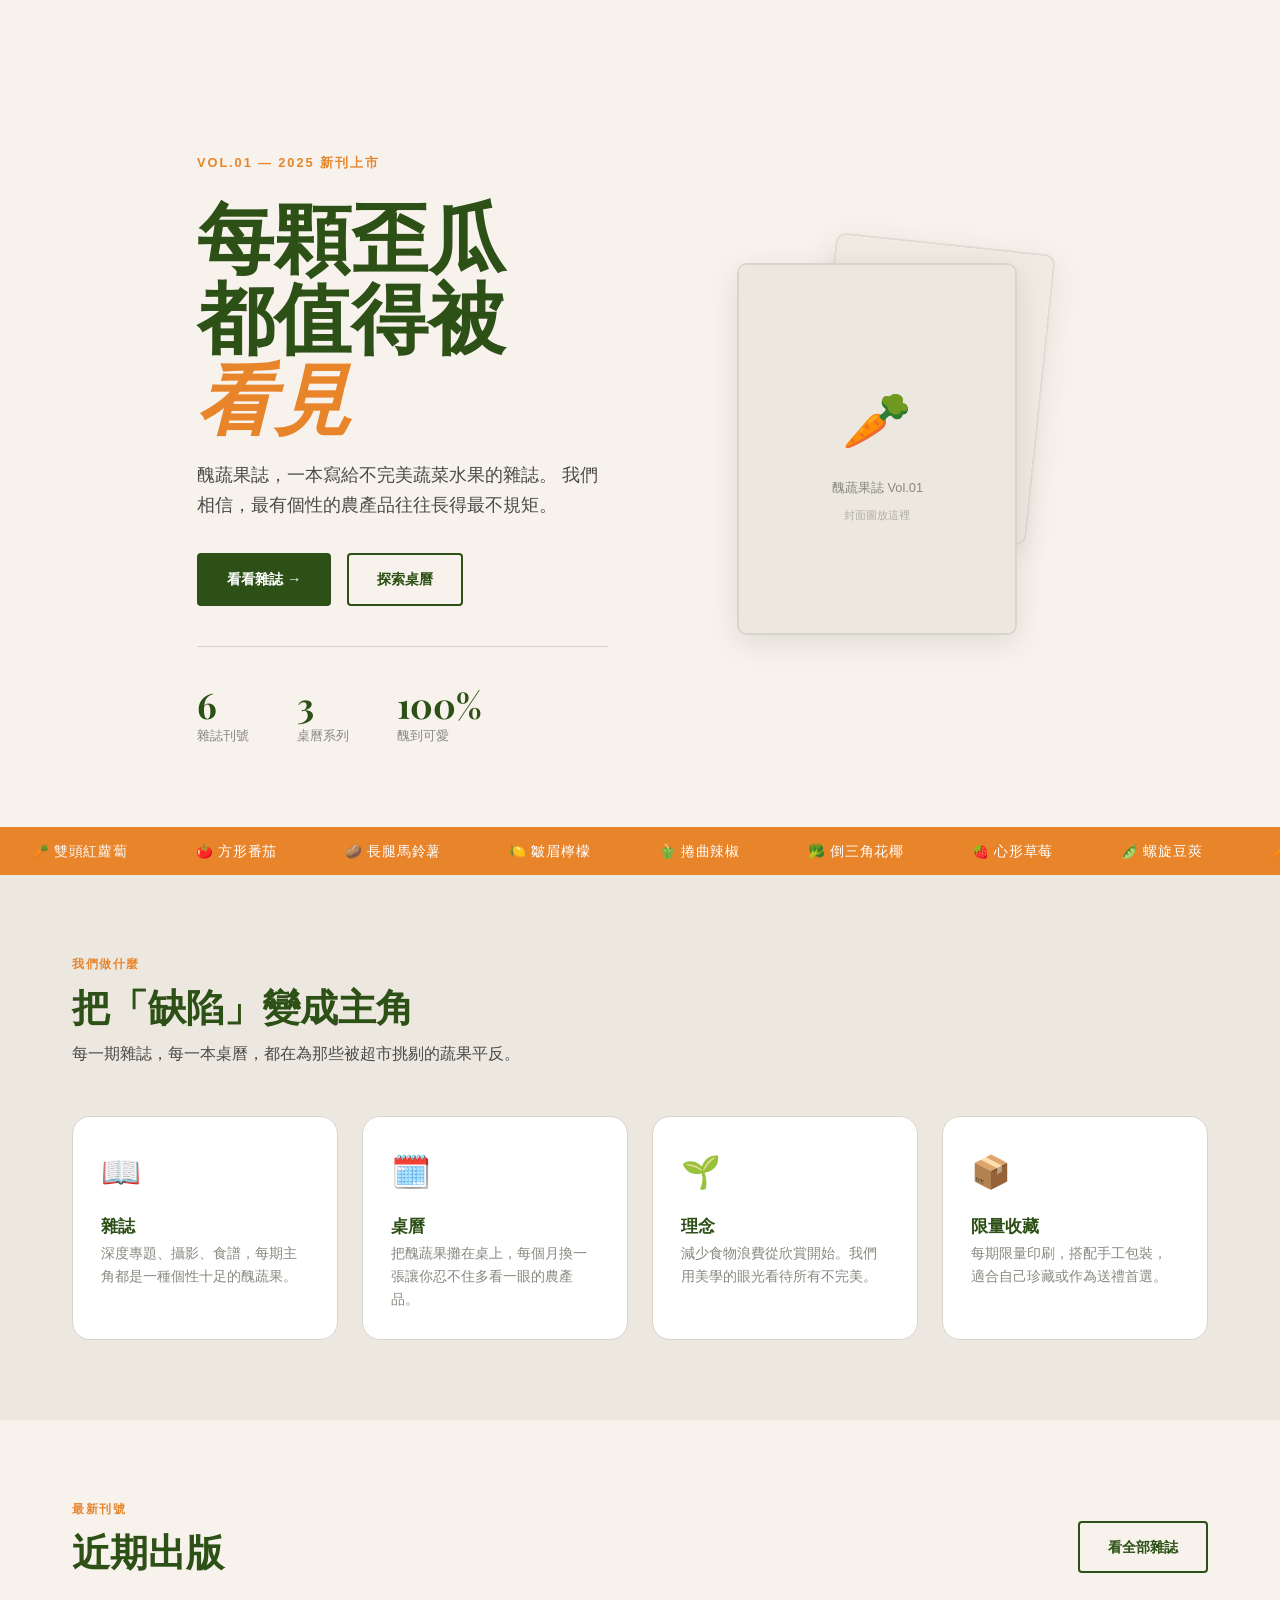
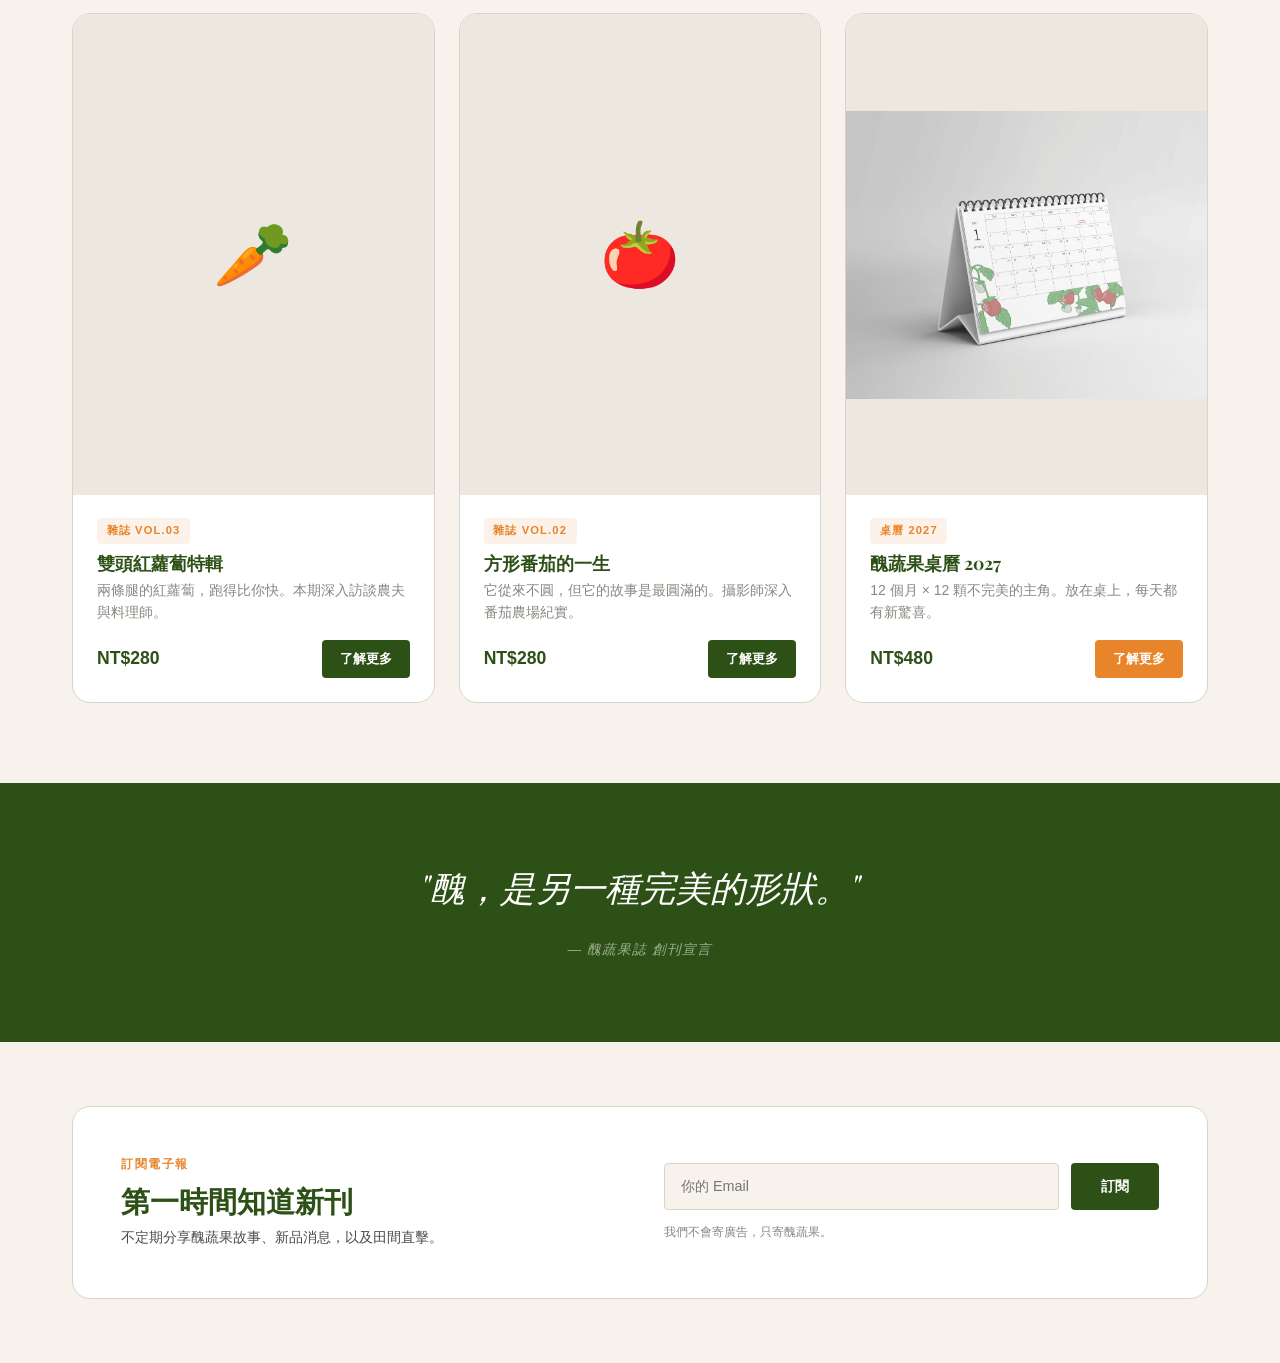
==== index.html @ 15378248 "added calendar mockup img" ====
<!DOCTYPE html>
<html lang="zh-Hant">
<head>
  <meta charset="UTF-8" />
  <meta name="viewport" content="width=device-width, initial-scale=1.0" />
  <title>醜蔬果誌 — 每顆歪瓜都值得被看見</title>
  <meta name="description" content="醜蔬果雜誌與桌曆，專為那些不完美卻最有個性的蔬果而生。" />

  <!-- Google Fonts -->
  <link rel="preconnect" href="https://fonts.googleapis.com">
  <link rel="preconnect" href="https://fonts.gstatic.com" crossorigin>
  <link href="https://fonts.googleapis.com/css2?family=Playfair+Display:ital,wght@0,700;1,700&family=Inter:wght@400;500;600&display=swap" rel="stylesheet">

  <link rel="stylesheet" href="style.css" />

  <!-- Page-specific hero styles -->
  <style>
    .stats-bar {
      display: flex;
      gap: 3rem;
      margin-top: 2.5rem;
      padding-top: 2.5rem;
      border-top: 1.5px solid var(--border-color);
      flex-wrap: wrap;
    }
    .stat-item__num {
      font-family: var(--font-display);
      font-size: 2.2rem;
      font-weight: 700;
      color: var(--primary-color);
      line-height: 1;
    }
    .stat-item__label {
      font-size: 0.8rem;
      color: var(--text-muted);
      margin-top: 0.2rem;
    }
    .marquee-strip {
      background-color: var(--accent-color);
      color: var(--white);
      padding: 0.65rem 0;
      overflow: hidden;
      white-space: nowrap;
    }
    .marquee-inner {
      display: inline-block;
      animation: marquee 24s linear infinite;
      font-size: 0.85rem;
      font-weight: 500;
      letter-spacing: 0.05em;
    }
    @keyframes marquee {
      0% { transform: translateX(0); }
      100% { transform: translateX(-50%); }
    }
    .marquee-item { margin: 0 2rem; }

    .latest-section { padding: var(--gap-xl) 0; }
    .latest-header {
      display: flex;
      align-items: flex-end;
      justify-content: space-between;
      margin-bottom: 2.5rem;
      flex-wrap: wrap;
      gap: 1rem;
    }

    .quote-block {
      background-color: var(--primary-color);
      color: var(--white);
      padding: 5rem 0;
      text-align: center;
    }
    .quote-block blockquote {
      font-family: var(--font-display);
      font-style: italic;
      font-size: clamp(1.4rem, 3vw, 2.2rem);
      color: var(--white);
      max-width: 680px;
      margin: 0 auto 1.5rem;
      line-height: 1.35;
    }
    .quote-block cite {
      font-size: 0.85rem;
      color: rgba(255,255,255,0.55);
      letter-spacing: 0.08em;
    }

    .newsletter {
      padding: 4rem 0;
    }
    .newsletter__inner {
      background-color: var(--white);
      border: 1.5px solid var(--border-color);
      border-radius: var(--radius-lg);
      padding: 3rem;
      display: grid;
      grid-template-columns: 1fr 1fr;
      gap: 3rem;
      align-items: center;
    }
    .newsletter__form {
      display: flex;
      gap: 0.75rem;
      flex-wrap: wrap;
    }
    .newsletter__input {
      flex: 1;
      min-width: 180px;
      padding: 0.7rem 1rem;
      border: 1.5px solid var(--border-color);
      border-radius: var(--radius-sm);
      font-family: var(--font-body);
      font-size: 0.9rem;
      color: var(--text-dark);
      background-color: var(--bg-color);
    }
    .newsletter__input:focus {
      outline: none;
      border-color: var(--secondary-color);
    }

    @media (max-width: 768px) {
      .newsletter__inner {
        grid-template-columns: 1fr;
        padding: 2rem;
        gap: 1.5rem;
      }
      .stats-bar { gap: 1.5rem; }
    }
  </style>
</head>
<body>

  <!-- Nav (injected by components.js) -->
  <div id="nav-placeholder"></div>

  <main class="page-content">

    <!-- ===== HERO ===== -->
    <section class="hero">
      <div class="container">
        <div class="hero__inner">

          <div class="hero__text">
            <span class="hero__label">Vol.01 — 2025 新刊上市</span>
            <h1 class="hero__title">
              每顆歪瓜<br>
              都值得被<br>
              <em>看見</em>
            </h1>
            <p class="hero__desc">
              醜蔬果誌，一本寫給不完美蔬菜水果的雜誌。
              我們相信，最有個性的農產品往往長得最不規矩。
            </p>
            <div class="hero__actions">
              <a href="magazine.html" class="btn btn--primary">看看雜誌 →</a>
              <a href="calendar.html" class="btn btn--outline">探索桌曆</a>
            </div>

            <div class="stats-bar">
              <div class="stat-item">
                <div class="stat-item__num">6</div>
                <div class="stat-item__label">雜誌刊號</div>
              </div>
              <div class="stat-item">
                <div class="stat-item__num">3</div>
                <div class="stat-item__label">桌曆系列</div>
              </div>
              <div class="stat-item">
                <div class="stat-item__num">100%</div>
                <div class="stat-item__label">醜到可愛</div>
              </div>
            </div>
          </div>

          <!-- Visual: stacked magazine covers placeholder -->
          <div class="hero__visual">
            <div class="hero__cover-stack">
              <!-- Back cover -->
              <div class="cover-card cover-card--back">
                <div class="cover-placeholder">
                  <span class="cover-emoji">🍆</span>
                  <span>醜蔬果誌 Vol.02</span>
                </div>
              </div>
              <!-- Front cover -->
              <div class="cover-card cover-card--front">
                <div class="cover-placeholder">
                  <span class="cover-emoji">🥕</span>
                  <span>醜蔬果誌 Vol.01</span>
                  <span style="font-size:0.7rem;opacity:.6">封面圖放這裡</span>
                </div>
              </div>
            </div>
          </div>
        </div>
      </div>
    </section>

    <!-- ===== Marquee ===== -->
    <div class="marquee-strip" aria-hidden="true">
      <div class="marquee-inner">
        <span class="marquee-item">🥕 雙頭紅蘿蔔</span>
        <span class="marquee-item">🍅 方形番茄</span>
        <span class="marquee-item">🥔 長腿馬鈴薯</span>
        <span class="marquee-item">🍋 皺眉檸檬</span>
        <span class="marquee-item">🫑 捲曲辣椒</span>
        <span class="marquee-item">🥦 倒三角花椰</span>
        <span class="marquee-item">🍓 心形草莓</span>
        <span class="marquee-item">🫛 螺旋豆莢</span>
        <!-- Duplicate for seamless loop -->
        <span class="marquee-item">🥕 雙頭紅蘿蔔</span>
        <span class="marquee-item">🍅 方形番茄</span>
        <span class="marquee-item">🥔 長腿馬鈴薯</span>
        <span class="marquee-item">🍋 皺眉檸檬</span>
        <span class="marquee-item">🫑 捲曲辣椒</span>
        <span class="marquee-item">🥦 倒三角花椰</span>
        <span class="marquee-item">🍓 心形草莓</span>
        <span class="marquee-item">🫛 螺旋豆莢</span>
      </div>
    </div>

    <!-- ===== Features ===== -->
    <section class="section section--alt">
      <div class="container">
        <div class="section-header">
          <span class="eyebrow">我們做什麼</span>
          <h2>把「缺陷」變成主角</h2>
          <p>每一期雜誌，每一本桌曆，都在為那些被超市挑剔的蔬果平反。</p>
        </div>
        <div class="feature-list">
          <div class="feature-item">
            <div class="feature-item__icon">📖</div>
            <h3 class="feature-item__title">雜誌</h3>
            <p class="feature-item__desc">深度專題、攝影、食譜，每期主角都是一種個性十足的醜蔬果。</p>
          </div>
          <div class="feature-item">
            <div class="feature-item__icon">🗓️</div>
            <h3 class="feature-item__title">桌曆</h3>
            <p class="feature-item__desc">把醜蔬果攤在桌上，每個月換一張讓你忍不住多看一眼的農產品。</p>
          </div>
          <div class="feature-item">
            <div class="feature-item__icon">🌱</div>
            <h3 class="feature-item__title">理念</h3>
            <p class="feature-item__desc">減少食物浪費從欣賞開始。我們用美學的眼光看待所有不完美。</p>
          </div>
          <div class="feature-item">
            <div class="feature-item__icon">📦</div>
            <h3 class="feature-item__title">限量收藏</h3>
            <p class="feature-item__desc">每期限量印刷，搭配手工包裝，適合自己珍藏或作為送禮首選。</p>
          </div>
        </div>
      </div>
    </section>

    <!-- ===== Latest Issues ===== -->
    <section class="latest-section">
      <div class="container">
        <div class="latest-header">
          <div class="section-header" style="margin-bottom:0">
            <span class="eyebrow">最新刊號</span>
            <h2>近期出版</h2>
          </div>
          <a href="magazine.html" class="btn btn--outline">看全部雜誌</a>
        </div>

        <div class="grid-3">
          <!-- Card 1 -->
          <article class="card">
            <div class="card__image">🥕</div>
            <div class="card__body">
              <span class="card__tag">雜誌 Vol.03</span>
              <h3 class="card__title">雙頭紅蘿蔔特輯</h3>
              <p class="card__desc">兩條腿的紅蘿蔔，跑得比你快。本期深入訪談農夫與料理師。</p>
              <div style="display:flex;align-items:center;justify-content:space-between;">
                <span class="card__price">NT$280</span>
                <a href="magazine.html" class="btn btn--primary" style="padding:.4rem 1rem;font-size:.8rem;">了解更多</a>
              </div>
            </div>
          </article>

          <!-- Card 2 -->
          <article class="card">
            <div class="card__image">🍅</div>
            <div class="card__body">
              <span class="card__tag">雜誌 Vol.02</span>
              <h3 class="card__title">方形番茄的一生</h3>
              <p class="card__desc">它從來不圓，但它的故事是最圓滿的。攝影師深入番茄農場紀實。</p>
              <div style="display:flex;align-items:center;justify-content:space-between;">
                <span class="card__price">NT$280</span>
                <a href="magazine.html" class="btn btn--primary" style="padding:.4rem 1rem;font-size:.8rem;">了解更多</a>
              </div>
            </div>
          </article>

          <!-- Card 3 — Calendar -->
          <article class="card">
            <div class="card__image"><img src="assets/calendar_mockup.png" alt="2027 Calendar" /></div>
            <div class="card__body">
              <span class="card__tag">桌曆 2027</span>
              <h3 class="card__title">醜蔬果桌曆 2027</h3>
              <p class="card__desc">12 個月 × 12 顆不完美的主角。放在桌上，每天都有新驚喜。</p>
              <div style="display:flex;align-items:center;justify-content:space-between;">
                <span class="card__price">NT$480</span>
                <a href="calendar.html" class="btn btn--accent" style="padding:.4rem 1rem;font-size:.8rem;">了解更多</a>
              </div>
            </div>
          </article>
        </div>
      </div>
    </section>

    <!-- ===== Quote ===== -->
    <section class="quote-block">
      <div class="container">
        <blockquote>
          "醜，是另一種完美的形狀。"
        </blockquote>
        <cite>— 醜蔬果誌 創刊宣言</cite>
      </div>
    </section>

    <!-- ===== Newsletter ===== -->
    <section class="newsletter">
      <div class="container">
        <div class="newsletter__inner">
          <div>
            <span class="eyebrow">訂閱電子報</span>
            <h2 style="font-size:1.8rem;">第一時間知道新刊</h2>
            <p style="color:var(--text-mid);margin-top:.5rem;font-size:.9rem;">不定期分享醜蔬果故事、新品消息，以及田間直擊。</p>
          </div>
          <div>
            <div class="newsletter__form">
              <input type="email" class="newsletter__input" placeholder="你的 Email" aria-label="電子郵件" />
              <button class="btn btn--primary">訂閱</button>
            </div>
            <p style="font-size:.75rem;color:var(--text-muted);margin-top:.75rem;">我們不會寄廣告，只寄醜蔬果。</p>
          </div>
        </div>
      </div>
    </section>

  </main>

  <!-- Footer (injected by components.js) -->
  <div id="footer-placeholder"></div>

  <script src="components.js"></script>
  <script src="main.js"></script>
</body>
</html>
---- style.css ----
/* =============================================
   UGLY VEGGIE — Brand Fonts & Tokens
   ============================================= */

/* 1. 註冊 Taipei Sans 常規體 (Regular) */
@font-face {
  font-family: 'TaipeiSans';
  src: url('../fonts/TaipeiSansTCBeta-Regular.ttf') format('truetype');
  font-weight: 400; /* Regular 對應 400 */
  font-style: normal;
}

/* 2. 註冊 Taipei Sans 細體 (Light) */
@font-face {
  font-family: 'TaipeiSans';
  src: url('../fonts/TaipeiSansTCBeta-Light.ttf') format('truetype');
  font-weight: 300; /* Light 對應 300 */
  font-style: normal;
}

/* 3. 註冊 Taipei Sans 粗體 (Bold) */
@font-face {
  font-family: 'TaipeiSans';
  src: url('../fonts/TaipeiSansTCBeta-Bold.ttf') format('truetype');
  font-weight: 700; /* Bold 對應 700 */
  font-style: normal;
}

:root {
  /* Brand Colors — Placeholder palette */
  --primary-color: #2D5016;      /* Deep forest green */
  --secondary-color: #7BAE3E;    /* Leaf green */
  --accent-color: #E8842A;       /* Earthy orange */
  --accent-light: #F5C97A;       /* Warm yellow */
  --bg-color: #F7F3EC;           /* Warm off-white (like paper) */
  --bg-section: #EDE8DF;         /* Slightly darker section bg */
  --text-dark: #1E1E1E;
  --text-mid: #4A4A4A;
  --text-muted: #888880;
  --border-color: #D9D4CA;
  --white: #FFFFFF;

  /* Typography —— 這裡已經幫你全面換成台北黑體 */
  --font-display: 'TaipeiSans', 'Playfair Display', Georgia, serif;
  --font-body: 'TaipeiSans', -apple-system, BlinkMacSystemFont, "Segoe UI", Roboto, sans-serif;
  --font-label: 'TaipeiSans', Arial, sans-serif;

  /* Spacing */
  --gap-sm: 0.75rem;
  --gap-md: 1.5rem;
  --gap-lg: 3rem;
  --gap-xl: 5rem;

  /* Radius */
  --radius-sm: 4px;
  --radius-md: 10px;
  --radius-lg: 18px;

  /* Nav */
  --nav-height: 72px;
}

/* =============================================
   Reset & Base
   ============================================= */
*, *::before, *::after {
  box-sizing: border-box;
  margin: 0;
  padding: 0;
}

html {
  scroll-behavior: smooth;
}

body {
  font-family: var(--font-body);
  background-color: var(--bg-color);
  color: var(--text-dark);
  line-height: 1.7;
  font-size: 16px;
  -webkit-font-smoothing: antialiased;
}

img {
  max-width: 100%;
  display: block;
}

a {
  color: inherit;
  text-decoration: none;
}

ul {
  list-style: none;
}

/* =============================================
   Typography
   ============================================= */
h1, h2, h3, h4 {
  font-family: var(--font-display);
  font-weight: 700;
  line-height: 1.2;
  color: var(--primary-color);
}

h1 { font-size: clamp(2.4rem, 5vw, 3.8rem); }
h2 { font-size: clamp(1.8rem, 3vw, 2.6rem); }
h3 { font-size: 1.3rem; }

.eyebrow {
  font-family: var(--font-label);
  font-size: 0.72rem;
  font-weight: 600;
  letter-spacing: 0.14em;
  text-transform: uppercase;
  color: var(--accent-color);
  display: block;
  margin-bottom: 0.5rem;
}

/* =============================================
   Layout Utilities
   ============================================= */
.container {
  max-width: 1200px;
  margin: 0 auto;
  padding: 0 2rem;
}

.section {
  padding: var(--gap-xl) 0;
}

.section--alt {
  background-color: var(--bg-section);
}

.grid-2 {
  display: grid;
  grid-template-columns: repeat(auto-fit, minmax(280px, 1fr));
  gap: var(--gap-md);
}

.grid-3 {
  display: grid;
  grid-template-columns: repeat(auto-fit, minmax(240px, 1fr));
  gap: var(--gap-md);
}

.grid-4 {
  display: grid;
  grid-template-columns: repeat(auto-fit, minmax(220px, 1fr));
  gap: var(--gap-md);
}

.text-center { text-align: center; }

/* =============================================
   Navigation
   ============================================= */
.nav {
  position: fixed;
  top: 0;
  left: 0;
  right: 0;
  z-index: 100;
  height: var(--nav-height);
  background-color: var(--bg-color);
  border-bottom: 1.5px solid var(--border-color);
  display: flex;
  align-items: center;
}

.nav__inner {
  display: flex;
  align-items: center;
  justify-content: space-between;
  width: 100%;
  max-width: 1200px;
  margin: 0 auto;
  padding: 0 2rem;
}

/* Logo */
.nav__logo {
  display: flex;
  align-items: center;
  gap: 0.6rem;
  font-family: var(--font-display);
  font-size: 1.25rem;
  font-weight: 700;
  color: var(--primary-color);
  text-decoration: none;
  transition: opacity 0.2s;
}

.nav__logo:hover { opacity: 0.75; }

.nav__logo-img {
  height: 40px;
  width: auto;
  /* 放置你的 LOGO 圖片用，現在顯示 placeholder */
}

.nav__logo-placeholder {
  width: 40px;
  height: 40px;
  background-color: var(--primary-color);
  border-radius: var(--radius-sm);
  display: flex;
  align-items: center;
  justify-content: center;
  color: var(--white);
  font-size: 1.1rem;
  font-weight: 700;
  font-family: var(--font-display);
  flex-shrink: 0;
}

/* Nav Links */
.nav__links {
  display: flex;
  align-items: center;
  gap: 2.5rem;
}

.nav__link {
  font-size: 0.875rem;
  font-weight: 500;
  color: var(--text-mid);
  transition: color 0.2s;
  position: relative;
  padding-bottom: 2px;
}

.nav__link::after {
  content: '';
  position: absolute;
  bottom: -2px;
  left: 0;
  width: 0;
  height: 2px;
  background-color: var(--accent-color);
  transition: width 0.25s ease;
}

.nav__link:hover,
.nav__link.active {
  color: var(--primary-color);
}

.nav__link:hover::after,
.nav__link.active::after {
  width: 100%;
}

.nav__cta {
  background-color: var(--primary-color);
  color: var(--white) !important;
  padding: 0.5rem 1.2rem;
  border-radius: var(--radius-sm);
  font-size: 0.875rem;
  font-weight: 500;
  transition: background-color 0.2s, transform 0.15s;
}

.nav__cta::after { display: none !important; }

.nav__cta:hover {
  background-color: var(--secondary-color);
  transform: translateY(-1px);
}

/* Hamburger */
.nav__hamburger {
  display: none;
  flex-direction: column;
  justify-content: center;
  gap: 5px;
  background: none;
  border: none;
  cursor: pointer;
  padding: 6px;
  width: 36px;
  height: 36px;
}

.nav__hamburger span {
  display: block;
  width: 22px;
  height: 2px;
  background-color: var(--primary-color);
  border-radius: 2px;
  transition: transform 0.3s, opacity 0.3s;
  transform-origin: center;
}

.nav__hamburger.is-open span:nth-child(1) {
  transform: translateY(7px) rotate(45deg);
}
.nav__hamburger.is-open span:nth-child(2) {
  opacity: 0;
}
.nav__hamburger.is-open span:nth-child(3) {
  transform: translateY(-7px) rotate(-45deg);
}

/* Mobile Menu Drawer */
.nav__mobile {
  display: none;
  position: fixed;
  top: var(--nav-height);
  left: 0;
  right: 0;
  background-color: var(--bg-color);
  border-bottom: 1.5px solid var(--border-color);
  padding: 1.5rem 2rem 2rem;
  z-index: 99;
  flex-direction: column;
  gap: 0;
  transform: translateY(-10px);
  opacity: 0;
  transition: transform 0.25s ease, opacity 0.25s ease;
}

.nav__mobile.is-open {
  display: flex;
  transform: translateY(0);
  opacity: 1;
}

.nav__mobile-link {
  padding: 0.85rem 0;
  font-size: 1.05rem;
  font-weight: 500;
  color: var(--text-mid);
  border-bottom: 1px solid var(--border-color);
  transition: color 0.2s;
}

.nav__mobile-link:last-child {
  border-bottom: none;
}

.nav__mobile-link:hover,
.nav__mobile-link.active {
  color: var(--primary-color);
}

.nav__mobile-cta {
  margin-top: 1rem;
  background-color: var(--primary-color);
  color: var(--white) !important;
  padding: 0.75rem 1.5rem;
  border-radius: var(--radius-sm);
  text-align: center;
  font-weight: 600;
}

/* Page offset for fixed nav */
.page-content {
  margin-top: var(--nav-height);
}

/* =============================================
   Buttons
   ============================================= */
.btn {
  display: inline-flex;
  align-items: center;
  gap: 0.5rem;
  padding: 0.75rem 1.75rem;
  border-radius: var(--radius-sm);
  font-family: var(--font-body);
  font-size: 0.9rem;
  font-weight: 600;
  cursor: pointer;
  border: 2px solid transparent;
  transition: background-color 0.2s, color 0.2s, border-color 0.2s, transform 0.15s;
  text-decoration: none;
}

.btn:hover { transform: translateY(-2px); }
.btn:active { transform: translateY(0); }

.btn--primary {
  background-color: var(--primary-color);
  color: var(--white);
}
.btn--primary:hover { background-color: var(--secondary-color); }

.btn--outline {
  background-color: transparent;
  color: var(--primary-color);
  border-color: var(--primary-color);
}
.btn--outline:hover {
  background-color: var(--primary-color);
  color: var(--white);
}

.btn--accent {
  background-color: var(--accent-color);
  color: var(--white);
}
.btn--accent:hover { background-color: #c96e1e; }

/* =============================================
   Cards
   ============================================= */
.card {
  background-color: var(--white);
  border: 1.5px solid var(--border-color);
  border-radius: var(--radius-lg);
  overflow: hidden;
  transition: transform 0.25s, box-shadow 0.25s;
}

.card:hover {
  transform: translateY(-4px);
  box-shadow: 0 12px 32px rgba(45, 80, 22, 0.1);
}

.card__image {
  width: 100%;
  aspect-ratio: 3 / 4;
  object-fit: cover;
  background-color: var(--bg-section);
  display: flex;
  align-items: center;
  justify-content: center;
  font-size: 4rem;
}

.card__body {
  padding: 1.25rem 1.5rem 1.5rem;
}

.card__tag {
  display: inline-block;
  font-size: 0.7rem;
  font-weight: 600;
  letter-spacing: 0.1em;
  text-transform: uppercase;
  color: var(--accent-color);
  background-color: rgba(232, 132, 42, 0.1);
  padding: 0.2rem 0.6rem;
  border-radius: var(--radius-sm);
  margin-bottom: 0.5rem;
}

.card__title {
  font-family: var(--font-display);
  font-size: 1.1rem;
  color: var(--primary-color);
  margin-bottom: 0.4rem;
}

.card__desc {
  font-size: 0.875rem;
  color: var(--text-muted);
  margin-bottom: 1rem;
  line-height: 1.6;
}

.card__price {
  font-weight: 700;
  color: var(--primary-color);
  font-size: 1.1rem;
}

/* =============================================
   Section Header
   ============================================= */
.section-header {
  margin-bottom: 3rem;
}

.section-header p {
  color: var(--text-mid);
  max-width: 55ch;
  margin-top: 0.75rem;
}

/* =============================================
   Hero
   ============================================= */
.hero {
  min-height: calc(90vh - var(--nav-height));
  display: flex;
  align-items: center;
  background-color: var(--bg-color);
  overflow: hidden;
  position: relative;
}

.hero__inner {
  display: grid;
  grid-template-columns: 1fr 1fr;
  gap: 4rem;
  align-items: center;
  padding: var(--gap-xl) 0;
}

.hero__label {
  font-size: 0.8rem;
  font-weight: 600;
  letter-spacing: 0.15em;
  text-transform: uppercase;
  color: var(--accent-color);
  margin-bottom: 1.25rem;
  display: block;
}

.hero__title {
  font-family: var(--font-display);
  font-size: clamp(3rem, 6vw, 5rem);
  line-height: 1.05;
  color: var(--primary-color);
  margin-bottom: 1.5rem;
}

.hero__title em {
  font-style: italic;
  color: var(--accent-color);
}

.hero__desc {
  font-size: 1.1rem;
  color: var(--text-mid);
  max-width: 42ch;
  margin-bottom: 2rem;
  line-height: 1.75;
}

.hero__actions {
  display: flex;
  gap: 1rem;
  flex-wrap: wrap;
}

.hero__visual {
  display: flex;
  justify-content: center;
  align-items: center;
  position: relative;
}

.hero__cover-stack {
  position: relative;
  width: 280px;
}

.hero__cover-stack .cover-card {
  background-color: var(--white);
  border: 2px solid var(--border-color);
  border-radius: var(--radius-md);
  overflow: hidden;
  box-shadow: 0 8px 30px rgba(0,0,0,0.1);
}

.hero__cover-stack .cover-card--back {
  position: absolute;
  top: -20px;
  right: -24px;
  width: 220px;
  transform: rotate(6deg);
  opacity: 0.75;
  z-index: 0;
}

.hero__cover-stack .cover-card--front {
  position: relative;
  z-index: 1;
}

.cover-placeholder {
  width: 100%;
  aspect-ratio: 3/4;
  background-color: var(--bg-section);
  display: flex;
  flex-direction: column;
  align-items: center;
  justify-content: center;
  gap: 0.5rem;
  color: var(--text-muted);
  font-size: 0.8rem;
}

.cover-placeholder .cover-emoji {
  font-size: 3.5rem;
}

/* =============================================
   About Strip / Features
   ============================================= */
.feature-list {
  display: grid;
  grid-template-columns: repeat(auto-fit, minmax(220px, 1fr));
  gap: var(--gap-md);
}

.feature-item {
  padding: 1.75rem;
  background-color: var(--white);
  border: 1.5px solid var(--border-color);
  border-radius: var(--radius-lg);
}

.feature-item__icon {
  font-size: 2rem;
  margin-bottom: 1rem;
}

.feature-item__title {
  font-family: var(--font-display);
  font-size: 1.05rem;
  color: var(--primary-color);
  margin-bottom: 0.4rem;
}

.feature-item__desc {
  font-size: 0.875rem;
  color: var(--text-muted);
  line-height: 1.65;
}

/* =============================================
   Page Hero (inner pages)
   ============================================= */
.page-hero {
  background-color: var(--primary-color);
  color: var(--white);
  padding: 4rem 0 3.5rem;
}

.page-hero h1 {
  color: var(--white);
  margin-bottom: 0.75rem;
}

.page-hero p {
  color: rgba(255,255,255,0.75);
  max-width: 52ch;
  font-size: 1.05rem;
}

/* =============================================
   Filter Bar
   ============================================= */
.filter-bar {
  display: flex;
  gap: 0.5rem;
  flex-wrap: wrap;
  margin-bottom: 2.5rem;
}

.filter-btn {
  padding: 0.4rem 1rem;
  border: 1.5px solid var(--border-color);
  border-radius: 100px;
  background: none;
  font-size: 0.85rem;
  cursor: pointer;
  font-family: var(--font-body);
  color: var(--text-mid);
  transition: all 0.2s;
}

.filter-btn:hover,
.filter-btn.active {
  background-color: var(--primary-color);
  color: var(--white);
  border-color: var(--primary-color);
}

/* =============================================
   Footer
   ============================================= */
.footer {
  background-color: var(--primary-color);
  color: rgba(255,255,255,0.8);
  padding: 3.5rem 0 2rem;
}

.footer__inner {
  display: grid;
  grid-template-columns: 2fr 1fr 1fr;
  gap: 3rem;
  margin-bottom: 3rem;
}

.footer__brand {
  display: flex;
  flex-direction: column;
  gap: 1rem;
}

.footer__logo {
  font-family: var(--font-display);
  font-size: 1.3rem;
  font-weight: 700;
  color: var(--white);
}

.footer__tagline {
  font-size: 0.875rem;
  line-height: 1.6;
  max-width: 32ch;
}

.footer__heading {
  font-family: var(--font-body);
  font-size: 0.75rem;
  font-weight: 700;
  letter-spacing: 0.12em;
  text-transform: uppercase;
  color: var(--white);
  margin-bottom: 1rem;
}

.footer__links {
  display: flex;
  flex-direction: column;
  gap: 0.6rem;
}

.footer__link {
  font-size: 0.875rem;
  color: rgba(255,255,255,0.65);
  transition: color 0.2s;
}

.footer__link:hover { color: var(--white); }

.footer__bottom {
  border-top: 1px solid rgba(255,255,255,0.15);
  padding-top: 1.5rem;
  font-size: 0.8rem;
  color: rgba(255,255,255,0.45);
  display: flex;
  justify-content: space-between;
  flex-wrap: wrap;
  gap: 0.5rem;
}

/* =============================================
   Responsive
   ============================================= */
@media (max-width: 768px) {
  .nav__links { display: none; }
  .nav__hamburger { display: flex; }

  .hero__inner {
    grid-template-columns: 1fr;
    gap: 2.5rem;
    text-align: center;
    padding: 3rem 0;
  }

  .hero__desc { margin: 0 auto 2rem; }
  .hero__actions { justify-content: center; }

  .hero__cover-stack {
    width: 220px;
    margin: 0 auto;
  }

  .hero__cover-stack .cover-card--back {
    width: 170px;
  }

  .footer__inner {
    grid-template-columns: 1fr 1fr;
    gap: 2rem;
  }

  .footer__brand {
    grid-column: 1 / -1;
  }

  .section { padding: 3rem 0; }

  .container { padding: 0 1.25rem; }

  .page-hero { padding: 2.5rem 0 2rem; }
}

@media (max-width: 480px) {
  .footer__inner {
    grid-template-columns: 1fr;
  }
  .grid-4 {
    grid-template-columns: 1fr 1fr;
  }
}
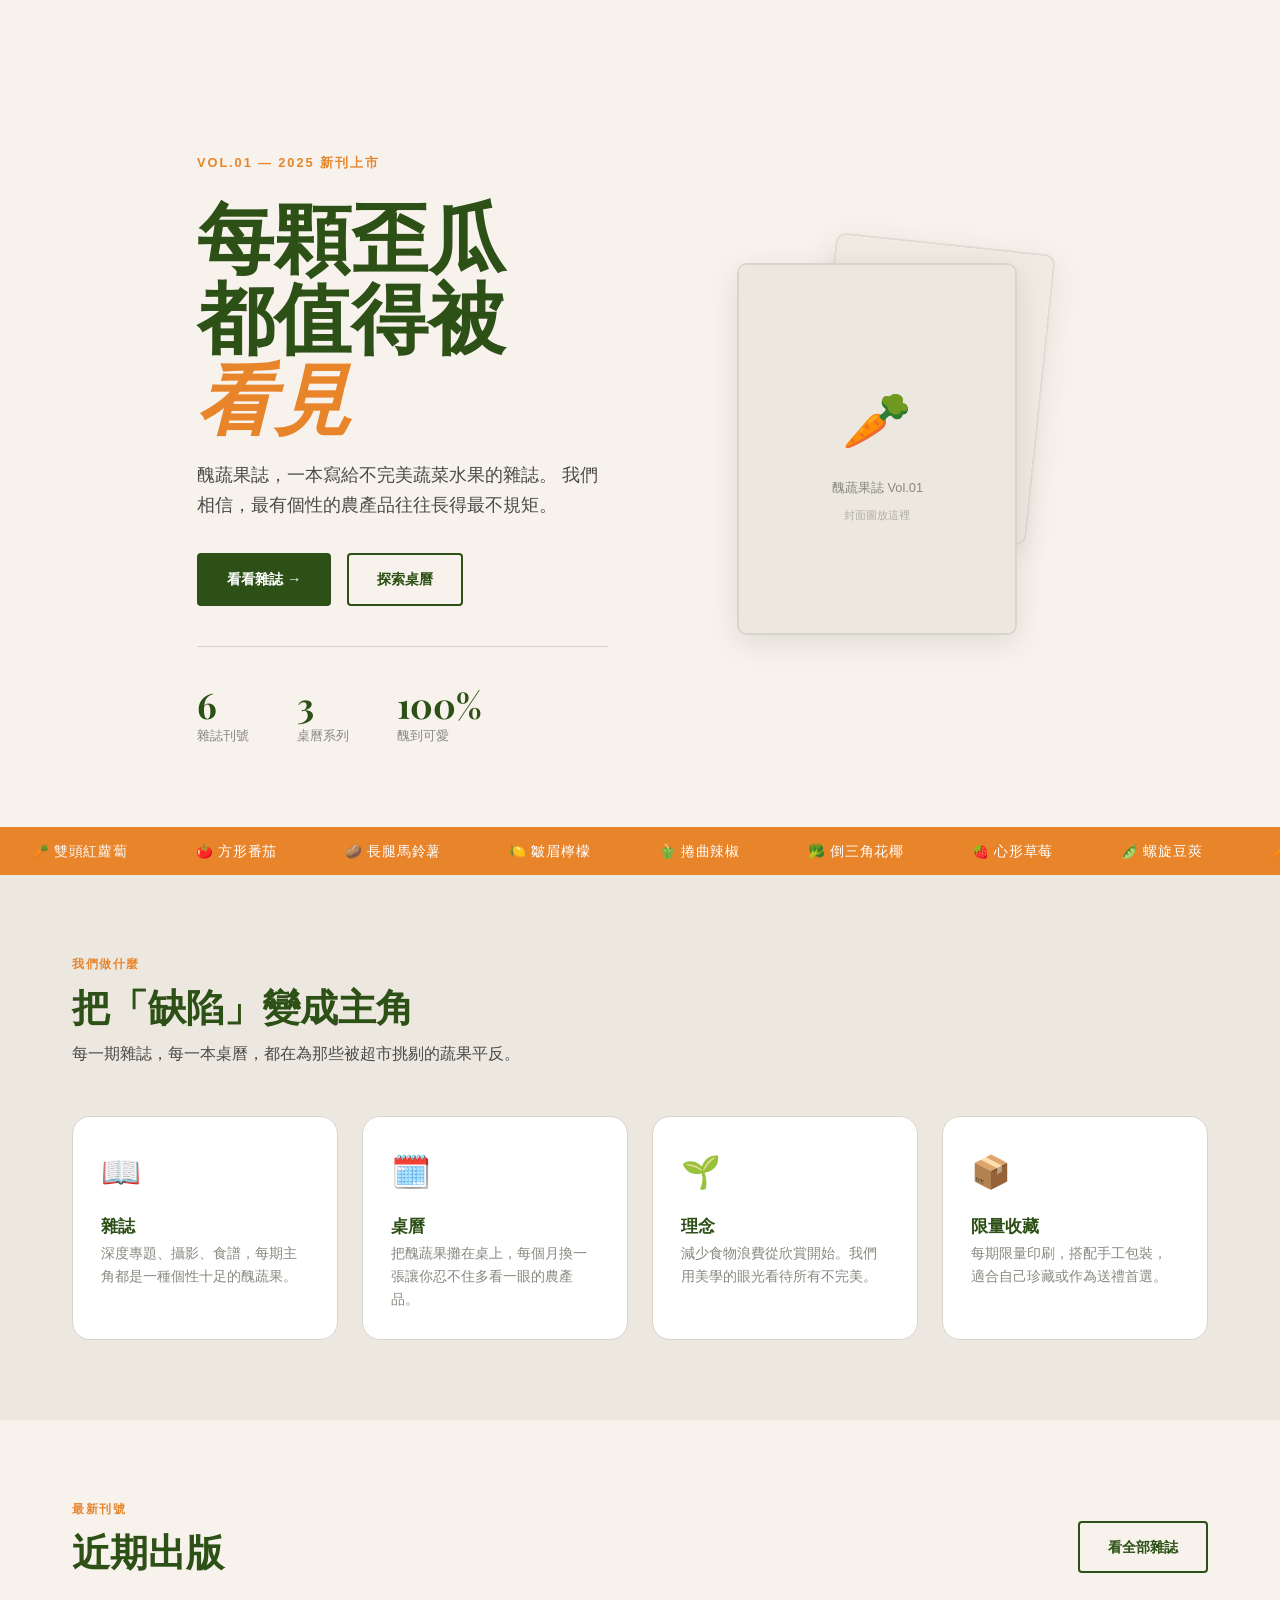
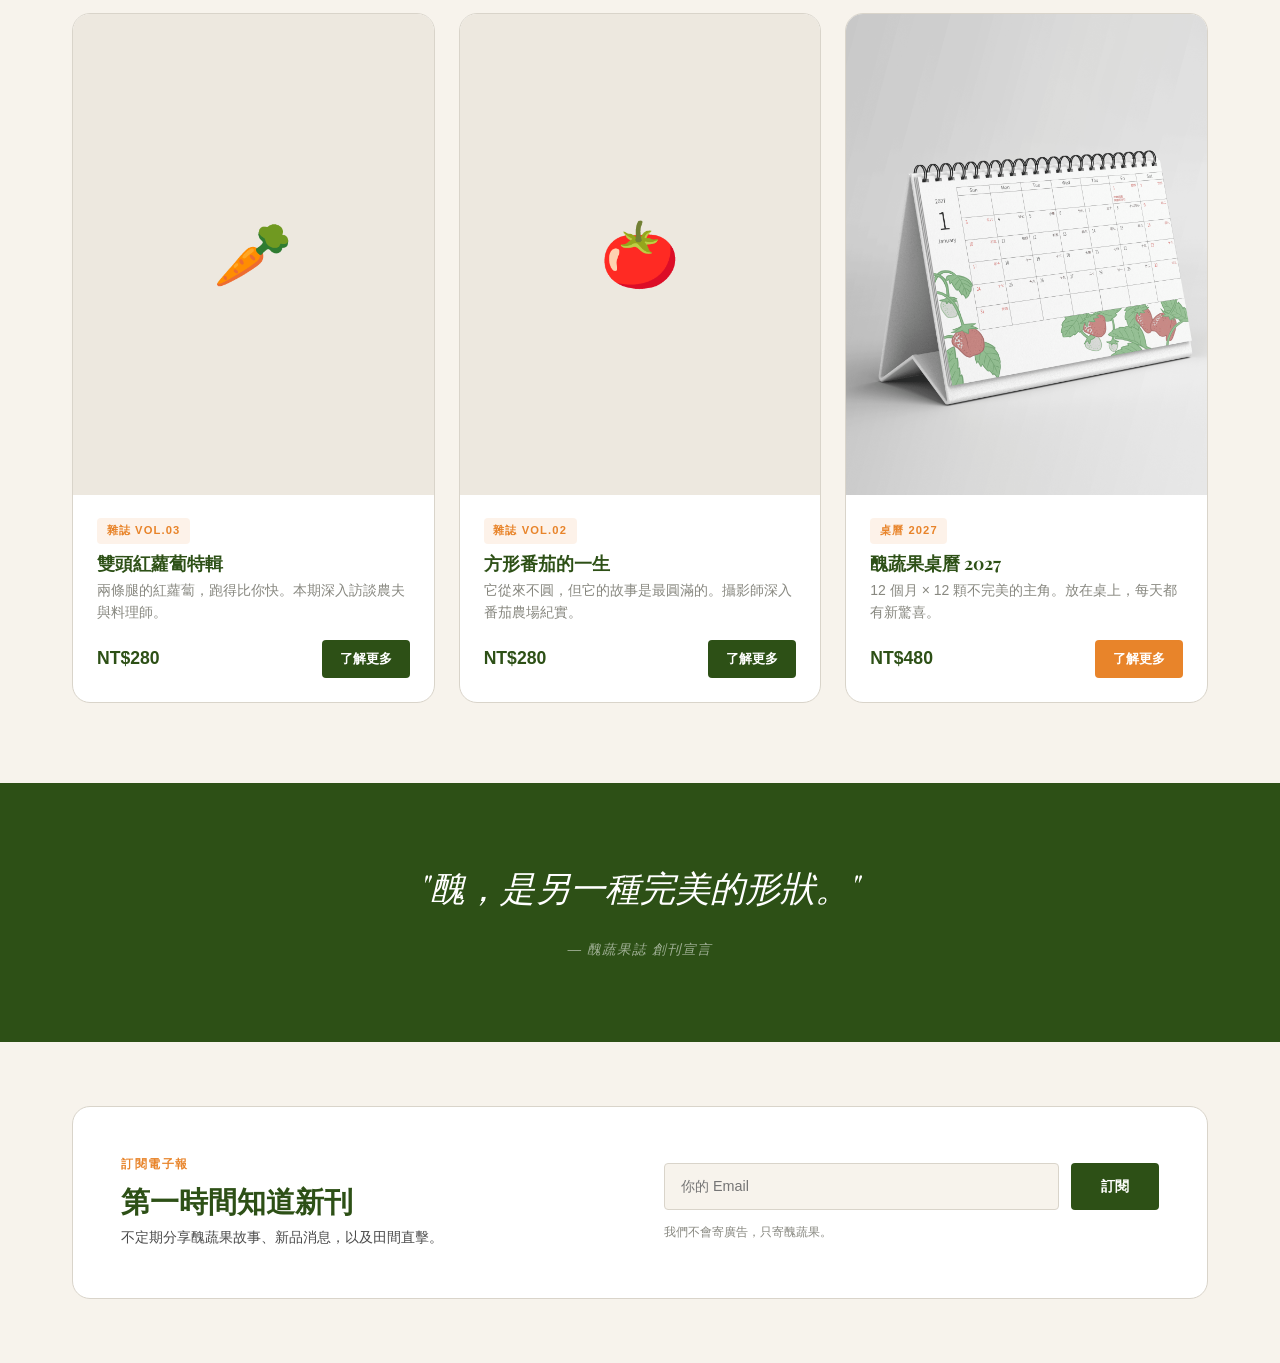
==== commit c91722e2: "edit document title" ====
--- a/index.html
+++ b/index.html
@@ -3,7 +3,7 @@
 <head>
   <meta charset="UTF-8" />
   <meta name="viewport" content="width=device-width, initial-scale=1.0" />
-  <title>醜蔬果誌 — 每顆歪瓜都值得被看見</title>
+  <title>以貌取菜</title>
   <meta name="description" content="醜蔬果雜誌與桌曆，專為那些不完美卻最有個性的蔬果而生。" />
 
   <!-- Google Fonts -->
--- a/style.css
+++ b/style.css
@@ -426,13 +426,20 @@
 
 .card__image {
   width: 100%;
-  aspect-ratio: 3 / 4;
-  object-fit: cover;
+  aspect-ratio: 3 / 4;   /* 嚴格限制容器為 3:4 比例 */
   background-color: var(--bg-section);
   display: flex;
   align-items: center;
   justify-content: center;
   font-size: 4rem;
+  overflow: hidden;      /* 確保圖片超出 3:4 範圍時會被隱藏（裁切） */
+  
+}
+
+.card__image img {
+  width: 100%;           /* 強制寬度填滿父層 */
+  height: 100%;          /* 強制高度填滿父層（這會逼迫它依循 3:4 比例） */
+  object-fit: cover;     /* 關鍵：圖片在 3:4 的框架中自動縮放並完美填滿，多餘的裁切 */
 }
 
 .card__body {
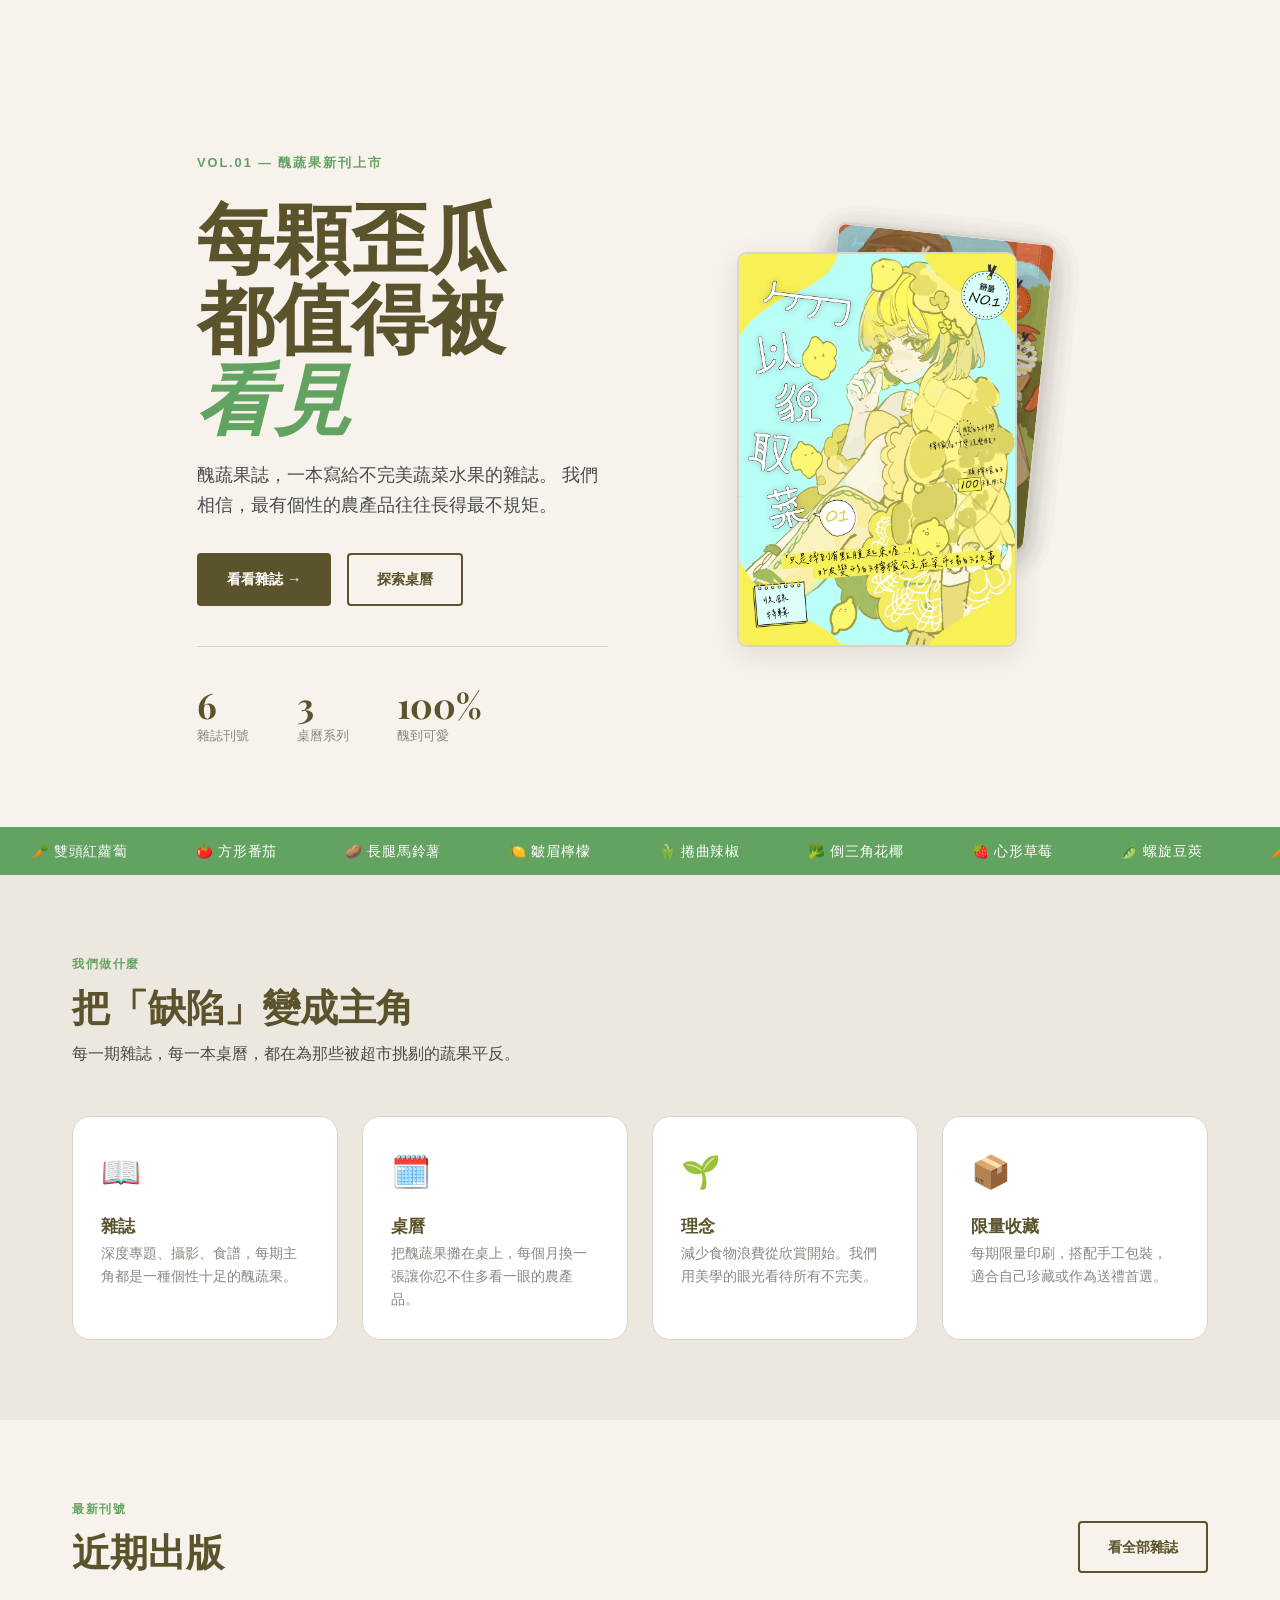
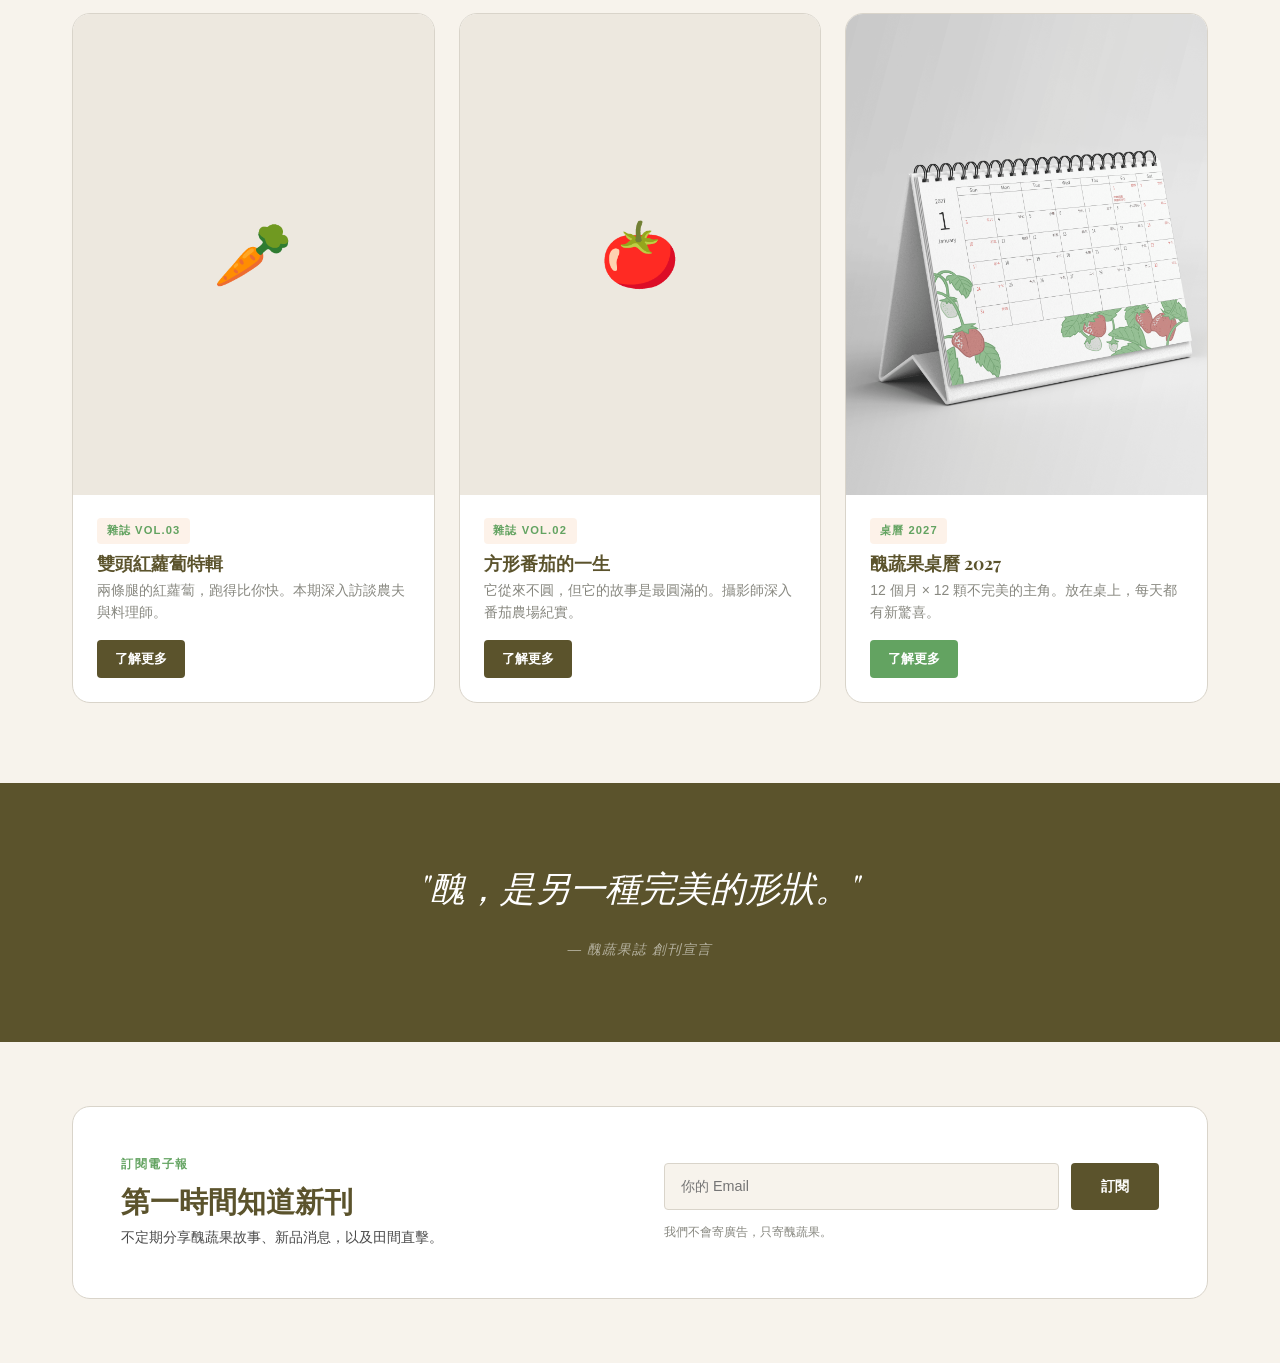
==== commit b73f3b13: "added assets" ====
--- a/index.html
+++ b/index.html
@@ -143,7 +143,7 @@
         <div class="hero__inner">
 
           <div class="hero__text">
-            <span class="hero__label">Vol.01 — 2025 新刊上市</span>
+            <span class="hero__label">Vol.01 — 醜蔬果新刊上市</span>
             <h1 class="hero__title">
               每顆歪瓜<br>
               都值得被<br>
@@ -177,21 +177,37 @@
           <!-- Visual: stacked magazine covers placeholder -->
           <div class="hero__visual">
             <div class="hero__cover-stack">
-              <!-- Back cover -->
+              <!-- cover 1 -->
+              <div class="cover-card cover-card--front">
+                <div class="cover-placeholder">
+                  <img src="assets/封面工作區域 1.png" alt="Magazine Cover" style="width:100%;height:auto;object-fit:cover;" />
+                </div>
+              </div>
+              <!-- cover 2 -->
               <div class="cover-card cover-card--back">
                 <div class="cover-placeholder">
-                  <span class="cover-emoji">🍆</span>
-                  <span>醜蔬果誌 Vol.02</span>
-                </div>
-              </div>
-              <!-- Front cover -->
-              <div class="cover-card cover-card--front">
-                <div class="cover-placeholder">
-                  <span class="cover-emoji">🥕</span>
-                  <span>醜蔬果誌 Vol.01</span>
-                  <span style="font-size:0.7rem;opacity:.6">封面圖放這裡</span>
-                </div>
-              </div>
+                  <img src="assets/封面工作區域 2.png" alt="Magazine Cover" style="width:100%;height:auto;object-fit:cover;" />
+                </div>
+              </div>
+              <!-- cover 3 -->
+              <div class="cover-card cover-card--back">
+                <div class="cover-placeholder">
+                  <img src="assets/封面工作區域 3.png" alt="Magazine Cover" style="width:100%;height:auto;object-fit:cover;" />
+                </div>
+              </div>
+              <!-- cover 4 -->
+              <div class="cover-card cover-card--back">
+                <div class="cover-placeholder">
+                  <img src="assets/封面工作區域 4.png" alt="Magazine Cover" style="width:100%;height:auto;object-fit:cover;" />
+                </div>
+              </div>
+              <!-- cover 5 -->
+              <div class="cover-card cover-card--back">
+                <div class="cover-placeholder">
+                  <img src="assets/封面工作區域 5.png" alt="Magazine Cover" style="width:100%;height:auto;object-fit:cover;" />
+                </div>
+              </div>
+
             </div>
           </div>
         </div>
@@ -274,7 +290,6 @@
               <h3 class="card__title">雙頭紅蘿蔔特輯</h3>
               <p class="card__desc">兩條腿的紅蘿蔔，跑得比你快。本期深入訪談農夫與料理師。</p>
               <div style="display:flex;align-items:center;justify-content:space-between;">
-                <span class="card__price">NT$280</span>
                 <a href="magazine.html" class="btn btn--primary" style="padding:.4rem 1rem;font-size:.8rem;">了解更多</a>
               </div>
             </div>
@@ -288,7 +303,6 @@
               <h3 class="card__title">方形番茄的一生</h3>
               <p class="card__desc">它從來不圓，但它的故事是最圓滿的。攝影師深入番茄農場紀實。</p>
               <div style="display:flex;align-items:center;justify-content:space-between;">
-                <span class="card__price">NT$280</span>
                 <a href="magazine.html" class="btn btn--primary" style="padding:.4rem 1rem;font-size:.8rem;">了解更多</a>
               </div>
             </div>
@@ -302,7 +316,6 @@
               <h3 class="card__title">醜蔬果桌曆 2027</h3>
               <p class="card__desc">12 個月 × 12 顆不完美的主角。放在桌上，每天都有新驚喜。</p>
               <div style="display:flex;align-items:center;justify-content:space-between;">
-                <span class="card__price">NT$480</span>
                 <a href="calendar.html" class="btn btn--accent" style="padding:.4rem 1rem;font-size:.8rem;">了解更多</a>
               </div>
             </div>
--- a/style.css
+++ b/style.css
@@ -28,10 +28,10 @@
 
 :root {
   /* Brand Colors — Placeholder palette */
-  --primary-color: #2D5016;      /* Deep forest green */
-  --secondary-color: #7BAE3E;    /* Leaf green */
-  --accent-color: #E8842A;       /* Earthy orange */
-  --accent-light: #F5C97A;       /* Warm yellow */
+  --primary-color: #5B532C;      /* Deep forest green */
+  --secondary-color: #FFC50F;    /* Vibrant sunflower yellow */
+  --accent-color: #63A361;       /* Earthy green */
+  --accent-light: #FDE7B3;       /* Soft pastel yellow */
   --bg-color: #F7F3EC;           /* Warm off-white (like paper) */
   --bg-section: #EDE8DF;         /* Slightly darker section bg */
   --text-dark: #1E1E1E;
@@ -473,12 +473,6 @@
   line-height: 1.6;
 }
 
-.card__price {
-  font-weight: 700;
-  color: var(--primary-color);
-  font-size: 1.1rem;
-}
-
 /* =============================================
    Section Header
    ============================================= */
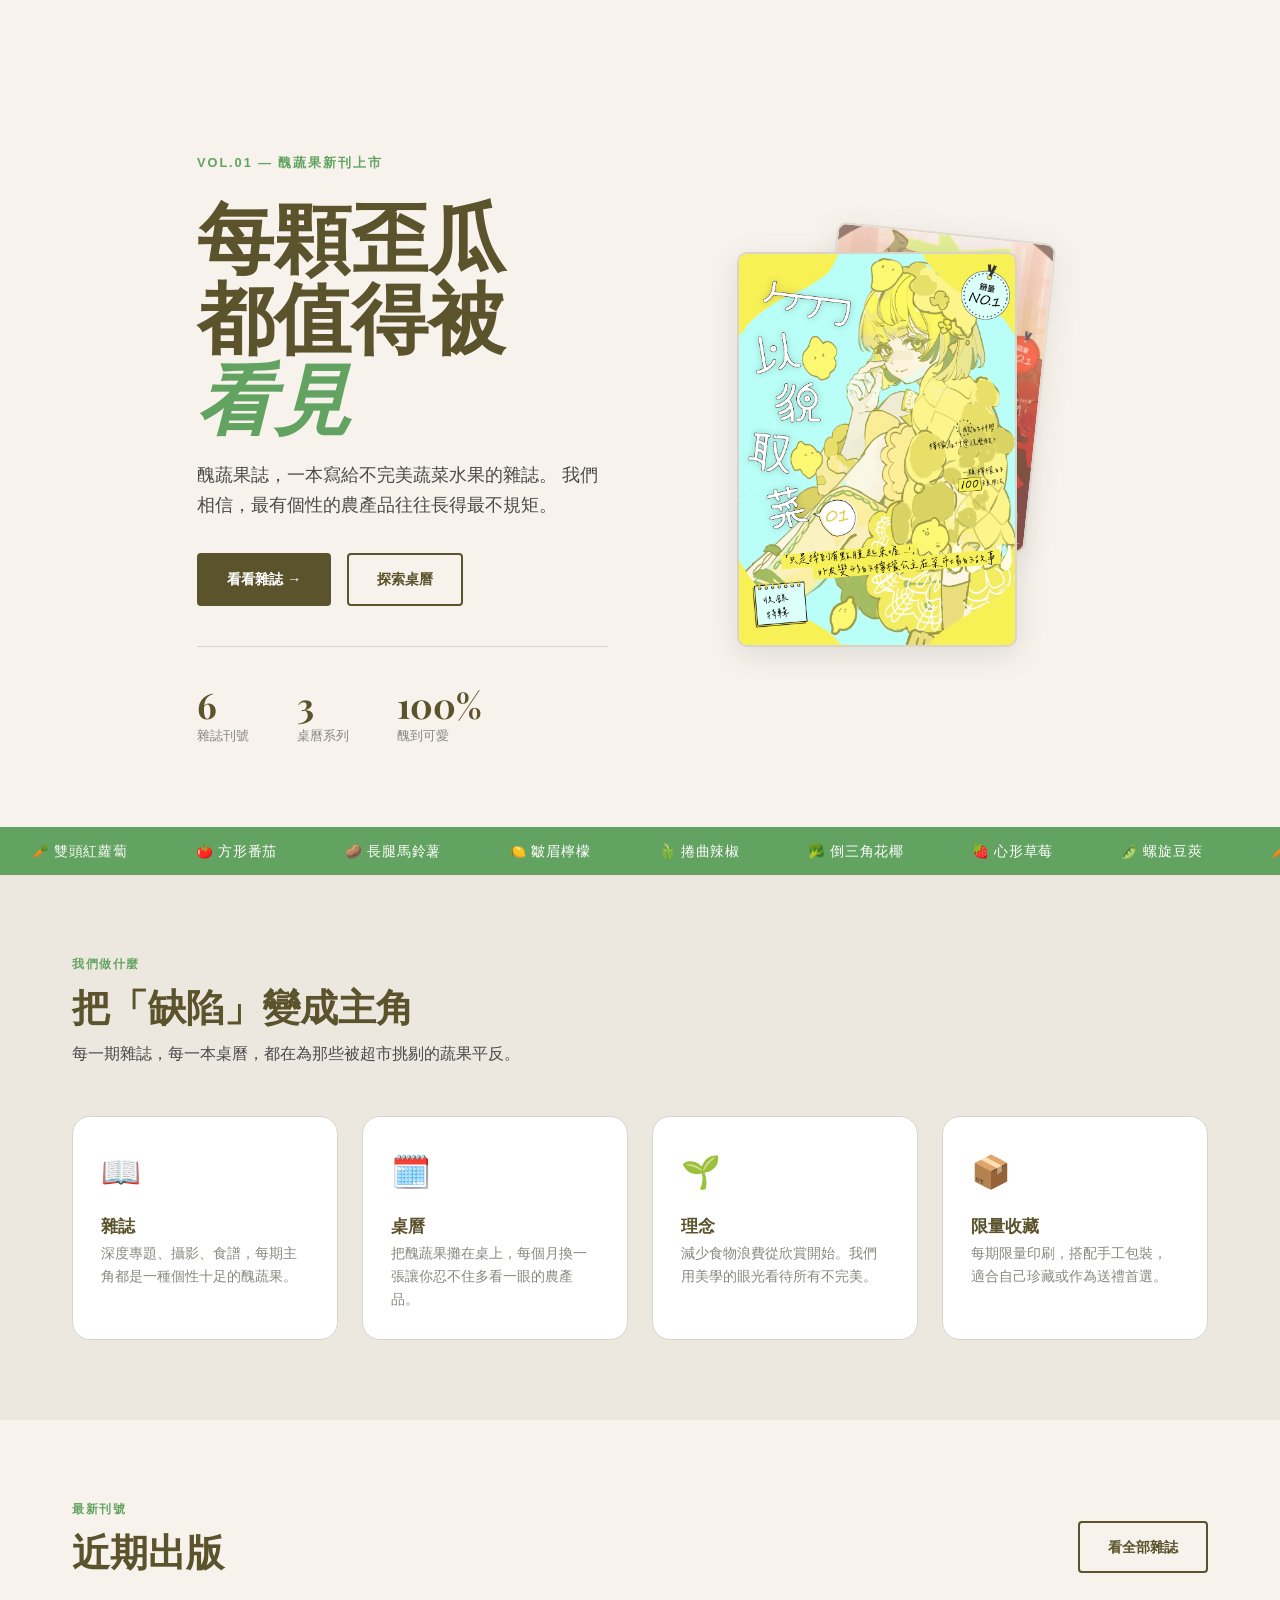
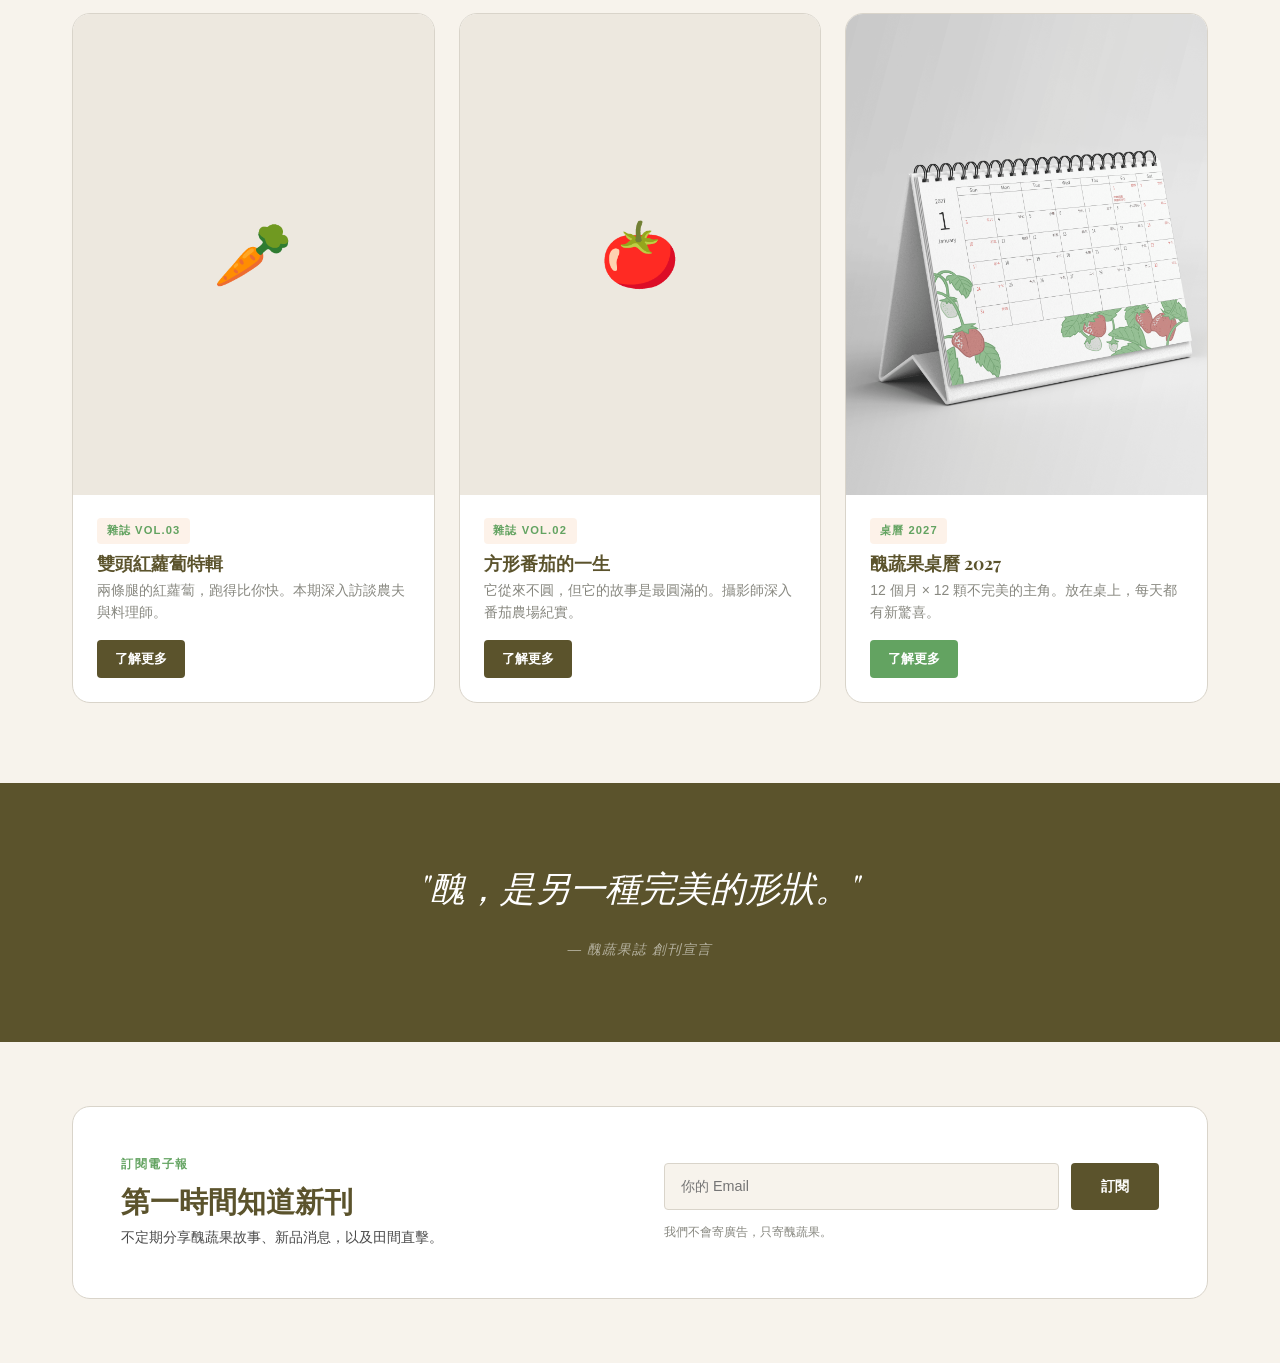
==== commit aea314ed: "lick imgs to magazine.html" ====
--- a/index.html
+++ b/index.html
@@ -187,24 +187,6 @@
               <div class="cover-card cover-card--back">
                 <div class="cover-placeholder">
                   <img src="assets/封面工作區域 2.png" alt="Magazine Cover" style="width:100%;height:auto;object-fit:cover;" />
-                </div>
-              </div>
-              <!-- cover 3 -->
-              <div class="cover-card cover-card--back">
-                <div class="cover-placeholder">
-                  <img src="assets/封面工作區域 3.png" alt="Magazine Cover" style="width:100%;height:auto;object-fit:cover;" />
-                </div>
-              </div>
-              <!-- cover 4 -->
-              <div class="cover-card cover-card--back">
-                <div class="cover-placeholder">
-                  <img src="assets/封面工作區域 4.png" alt="Magazine Cover" style="width:100%;height:auto;object-fit:cover;" />
-                </div>
-              </div>
-              <!-- cover 5 -->
-              <div class="cover-card cover-card--back">
-                <div class="cover-placeholder">
-                  <img src="assets/封面工作區域 5.png" alt="Magazine Cover" style="width:100%;height:auto;object-fit:cover;" />
                 </div>
               </div>
 
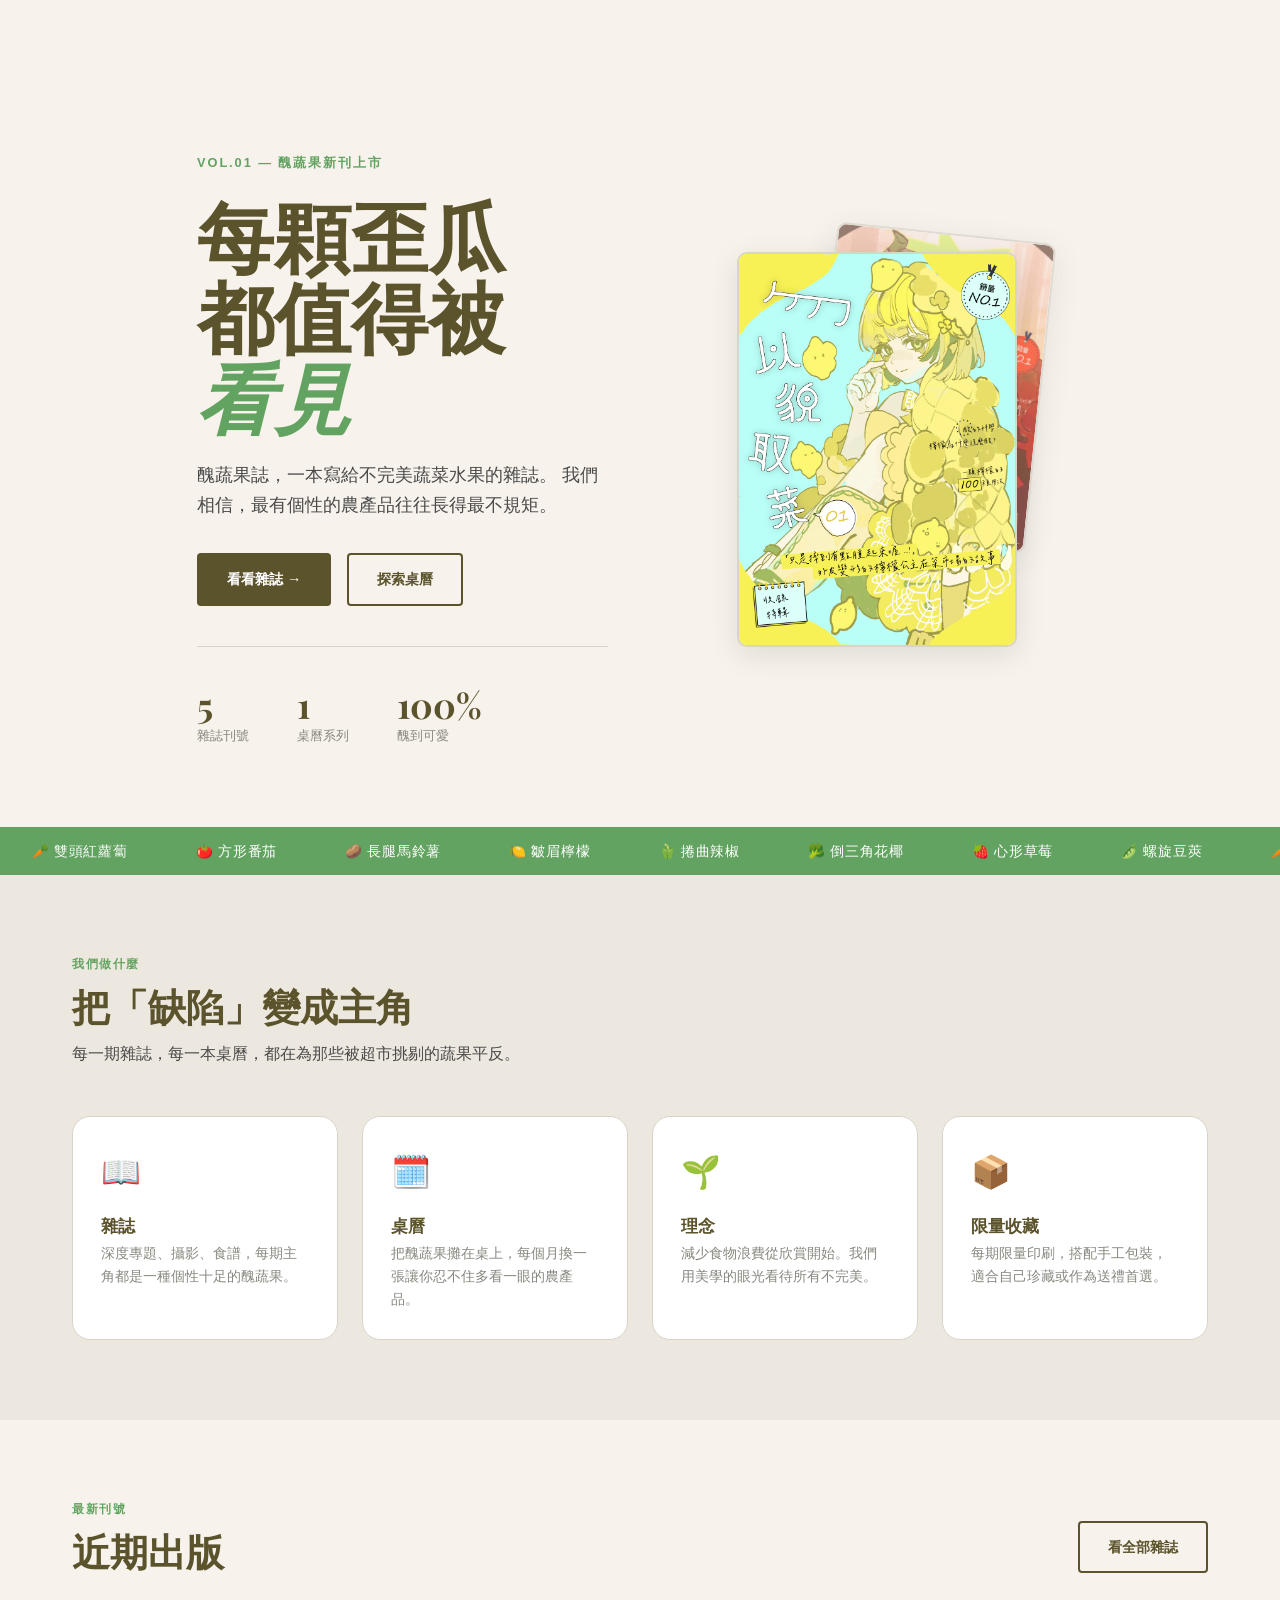
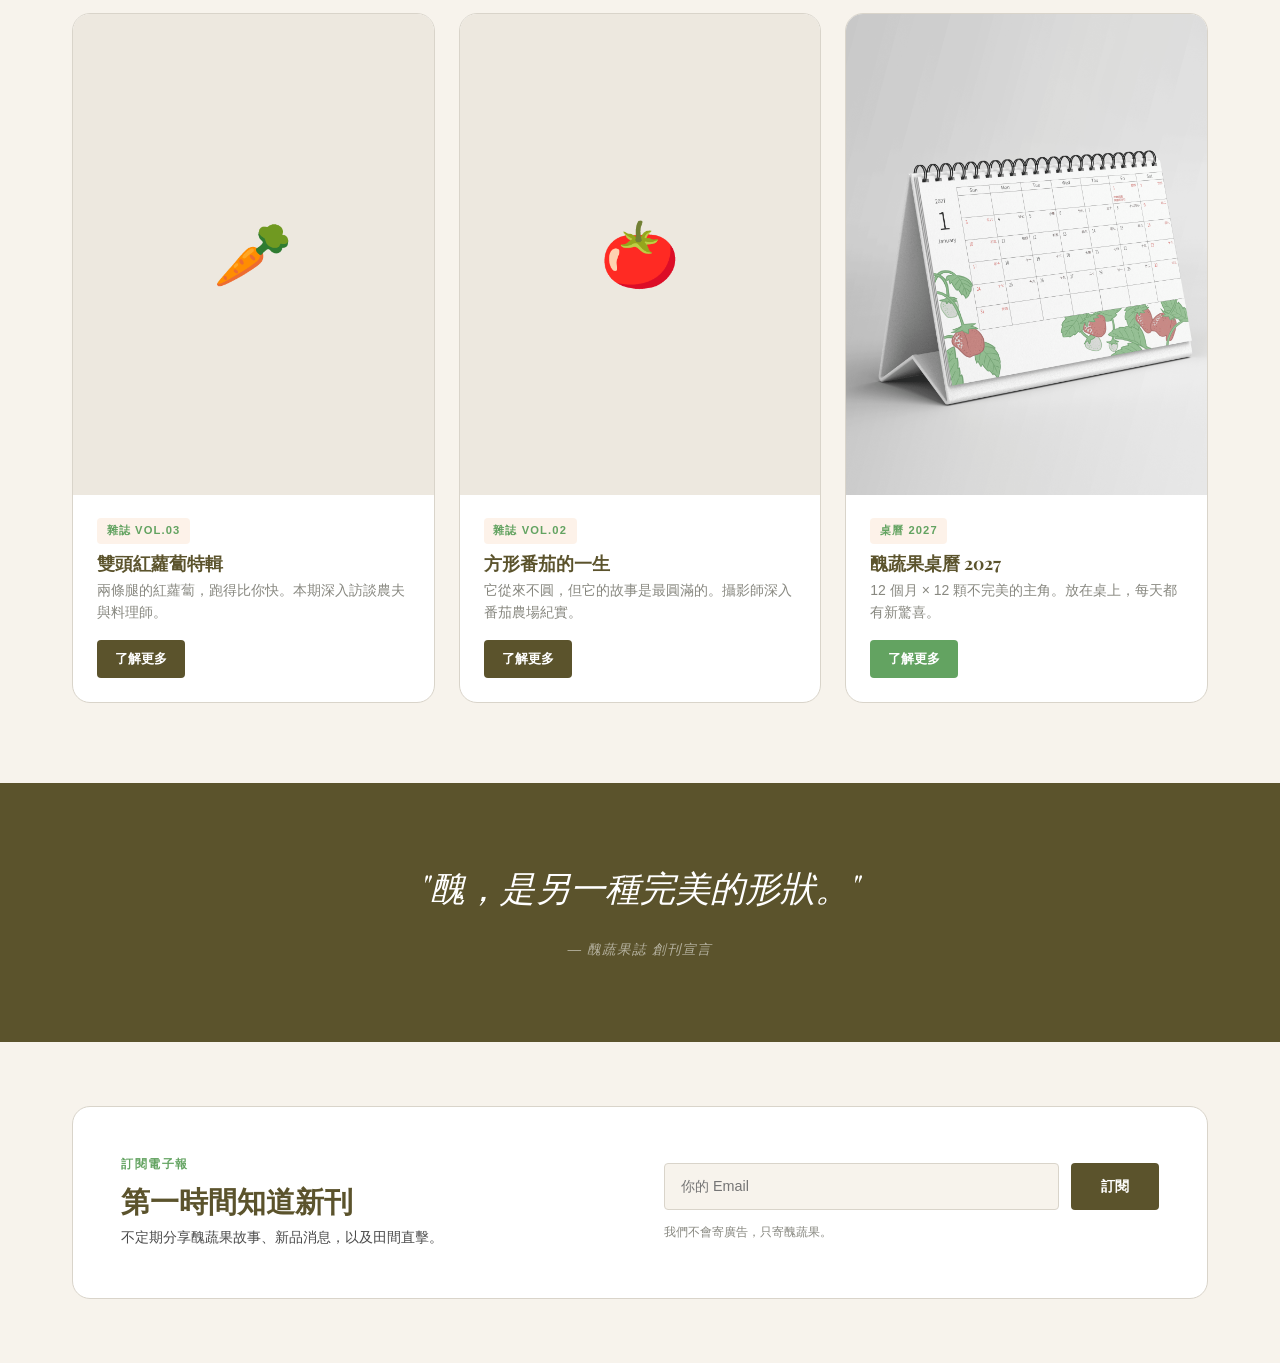
==== commit 8da6c6e9: "edit index.html" ====
--- a/index.html
+++ b/index.html
@@ -160,11 +160,11 @@
 
             <div class="stats-bar">
               <div class="stat-item">
-                <div class="stat-item__num">6</div>
+                <div class="stat-item__num">5</div>
                 <div class="stat-item__label">雜誌刊號</div>
               </div>
               <div class="stat-item">
-                <div class="stat-item__num">3</div>
+                <div class="stat-item__num">1</div>
                 <div class="stat-item__label">桌曆系列</div>
               </div>
               <div class="stat-item">
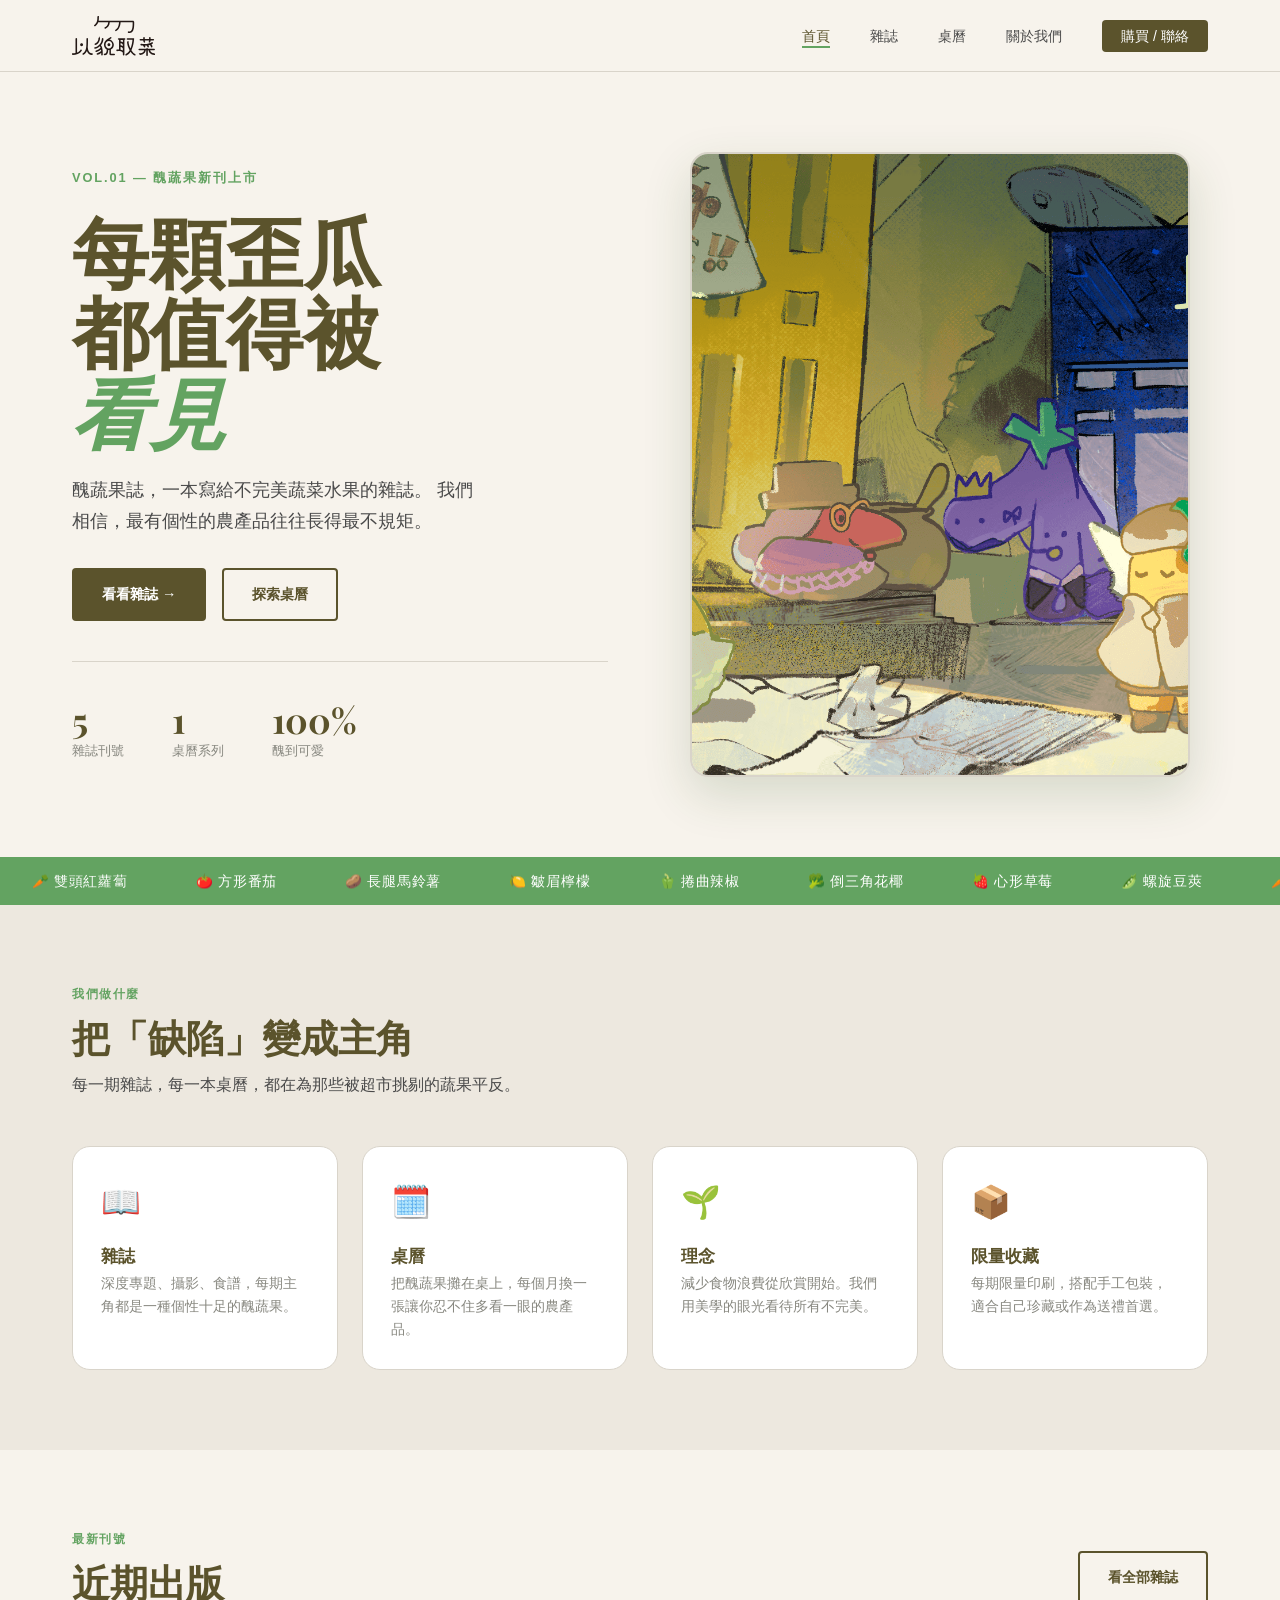
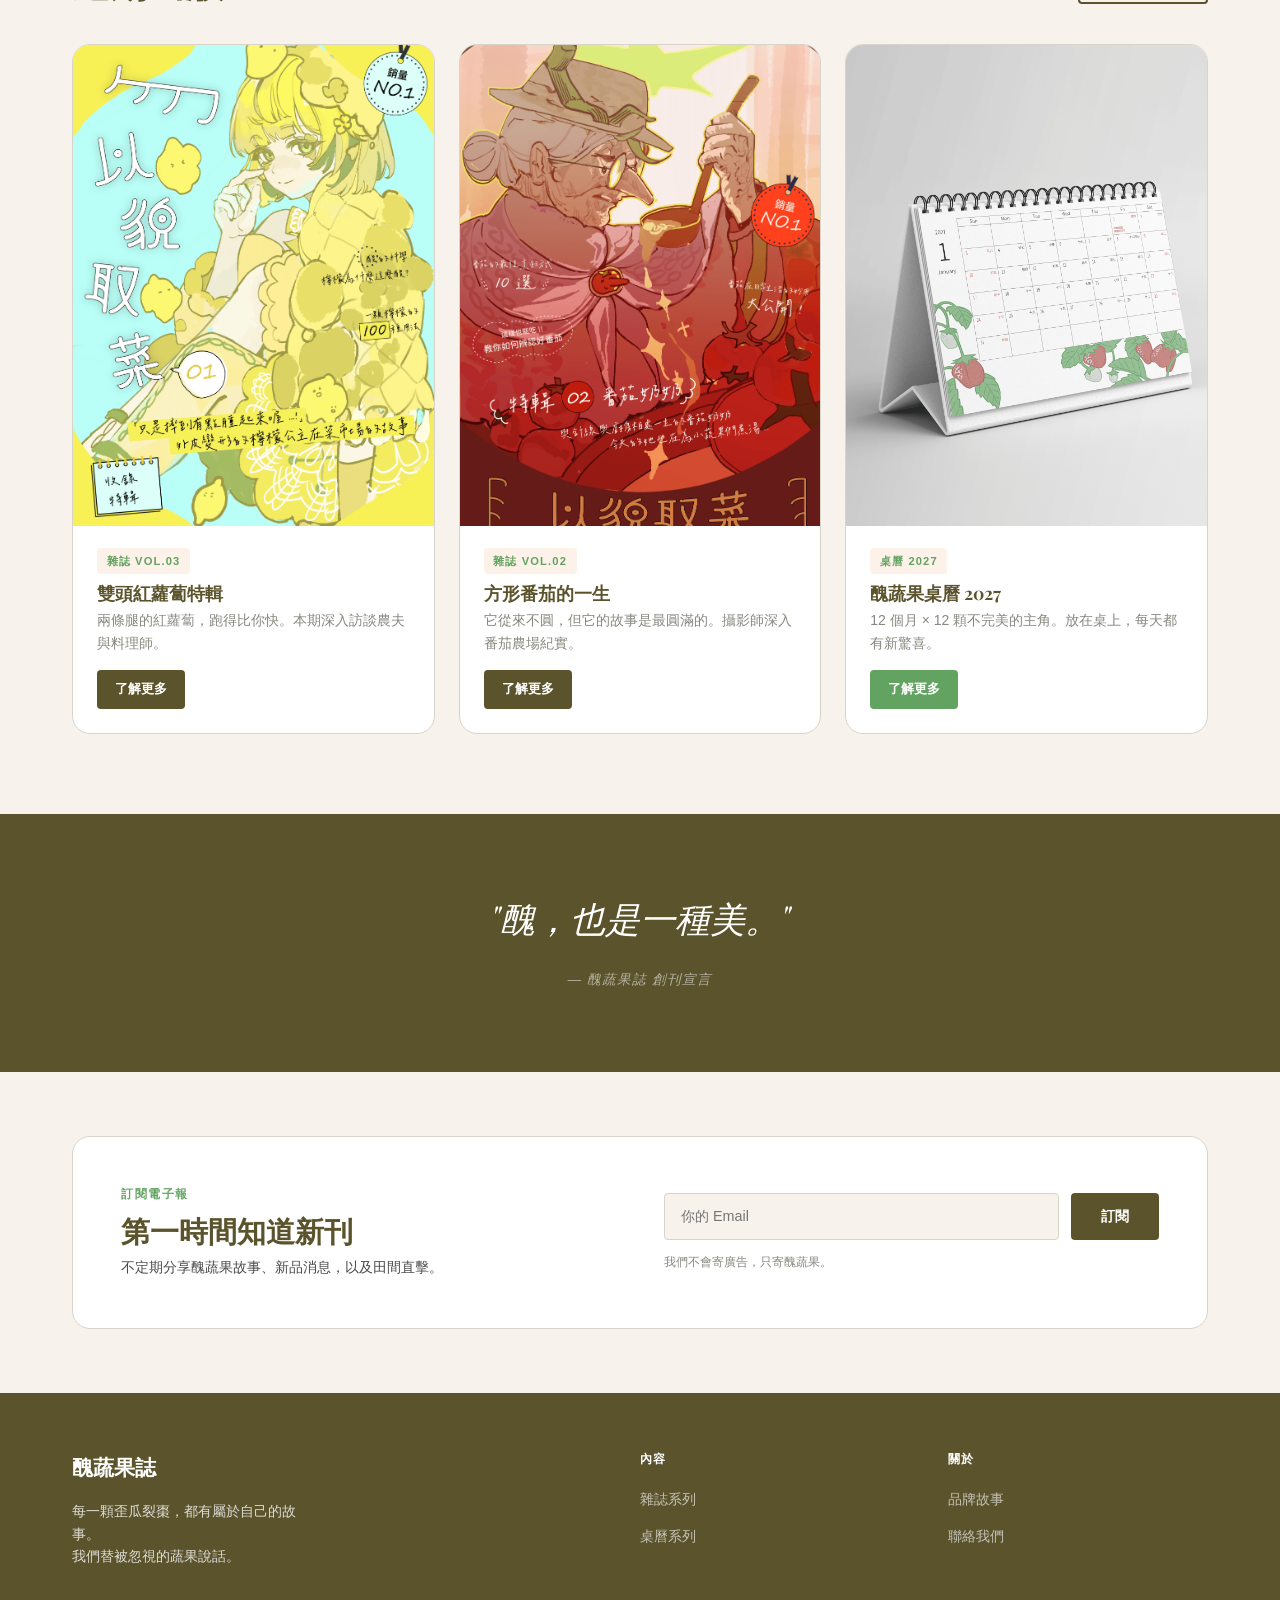
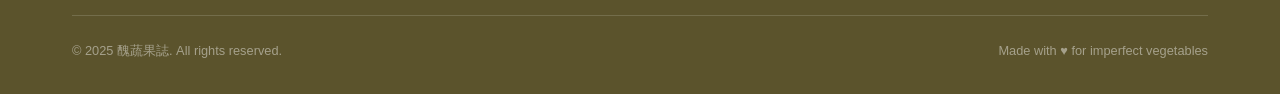
==== commit 02b3cd32: "added header, footer" ====
--- a/index.html
+++ b/index.html
@@ -176,21 +176,7 @@
 
           <!-- Visual: stacked magazine covers placeholder -->
           <div class="hero__visual">
-            <div class="hero__cover-stack">
-              <!-- cover 1 -->
-              <div class="cover-card cover-card--front">
-                <div class="cover-placeholder">
-                  <img src="assets/封面工作區域 1.png" alt="Magazine Cover" style="width:100%;height:auto;object-fit:cover;" />
-                </div>
-              </div>
-              <!-- cover 2 -->
-              <div class="cover-card cover-card--back">
-                <div class="cover-placeholder">
-                  <img src="assets/封面工作區域 2.png" alt="Magazine Cover" style="width:100%;height:auto;object-fit:cover;" />
-                </div>
-              </div>
-
-            </div>
+            <img class="hero__image" src="assets/hero_img.png" alt="醜蔬果誌主視覺圖片" />
           </div>
         </div>
       </div>
@@ -266,7 +252,7 @@
         <div class="grid-3">
           <!-- Card 1 -->
           <article class="card">
-            <div class="card__image">🥕</div>
+            <div class="card__image"><img src="assets/封面工作區域 1.png" alt="雜誌 Vol.03"></div>
             <div class="card__body">
               <span class="card__tag">雜誌 Vol.03</span>
               <h3 class="card__title">雙頭紅蘿蔔特輯</h3>
@@ -279,7 +265,7 @@
 
           <!-- Card 2 -->
           <article class="card">
-            <div class="card__image">🍅</div>
+            <div class="card__image"><img src="assets/封面工作區域 2.png" alt="雜誌 Vol.02"></div>
             <div class="card__body">
               <span class="card__tag">雜誌 Vol.02</span>
               <h3 class="card__title">方形番茄的一生</h3>
@@ -310,7 +296,7 @@
     <section class="quote-block">
       <div class="container">
         <blockquote>
-          "醜，是另一種完美的形狀。"
+          "醜，也是一種美。"
         </blockquote>
         <cite>— 醜蔬果誌 創刊宣言</cite>
       </div>
@@ -341,7 +327,7 @@
   <!-- Footer (injected by components.js) -->
   <div id="footer-placeholder"></div>
 
-  <script src="components.js"></script>
+  <script src="component.js"></script>
   <script src="main.js"></script>
 </body>
-</html>+</html>
--- a/style.css
+++ b/style.css
@@ -550,6 +550,15 @@
   position: relative;
 }
 
+.hero__image {
+  width: min(100%, 500px);
+  aspect-ratio: 4 / 5;
+  object-fit: cover;
+  border: 2px solid var(--border-color);
+  border-radius: var(--radius-lg);
+  box-shadow: 0 18px 48px rgba(45, 80, 22, 0.16);
+}
+
 .hero__cover-stack {
   position: relative;
   width: 280px;
@@ -797,4 +806,4 @@
   .grid-4 {
     grid-template-columns: 1fr 1fr;
   }
-}+}
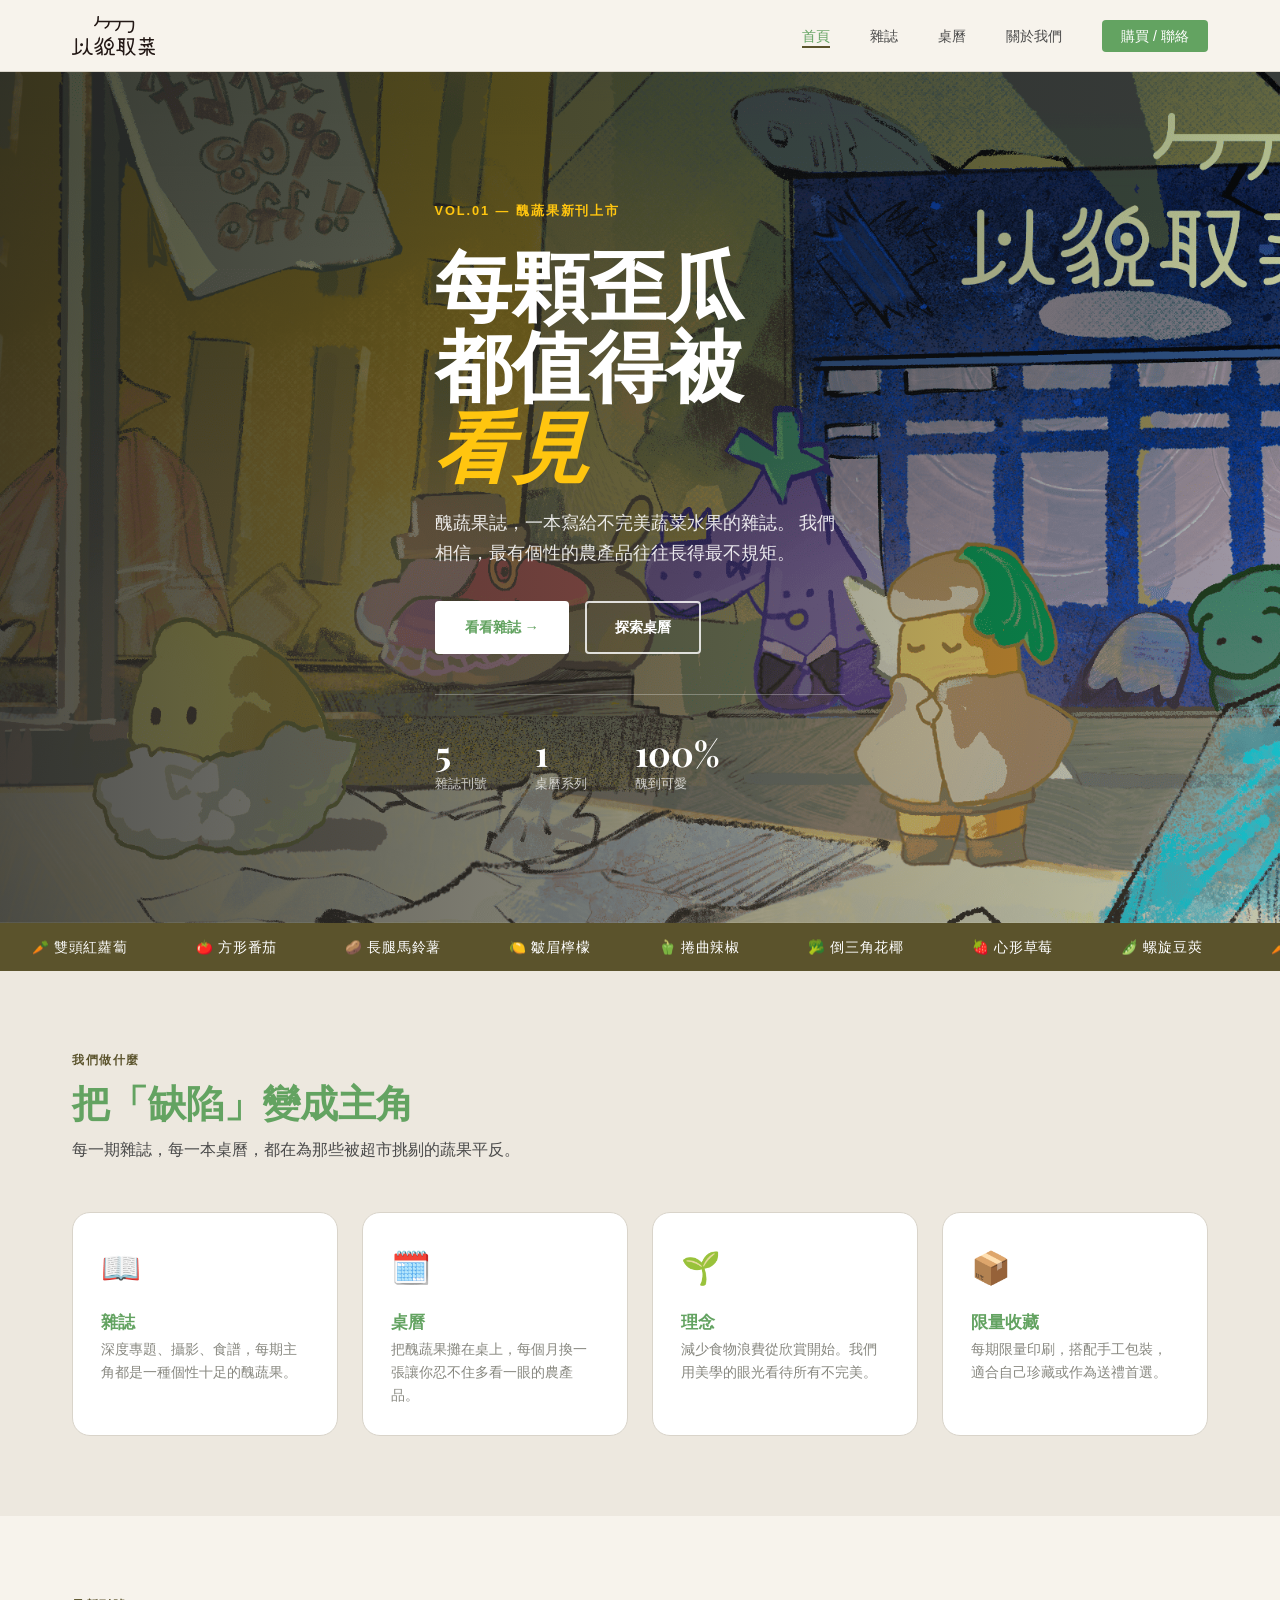
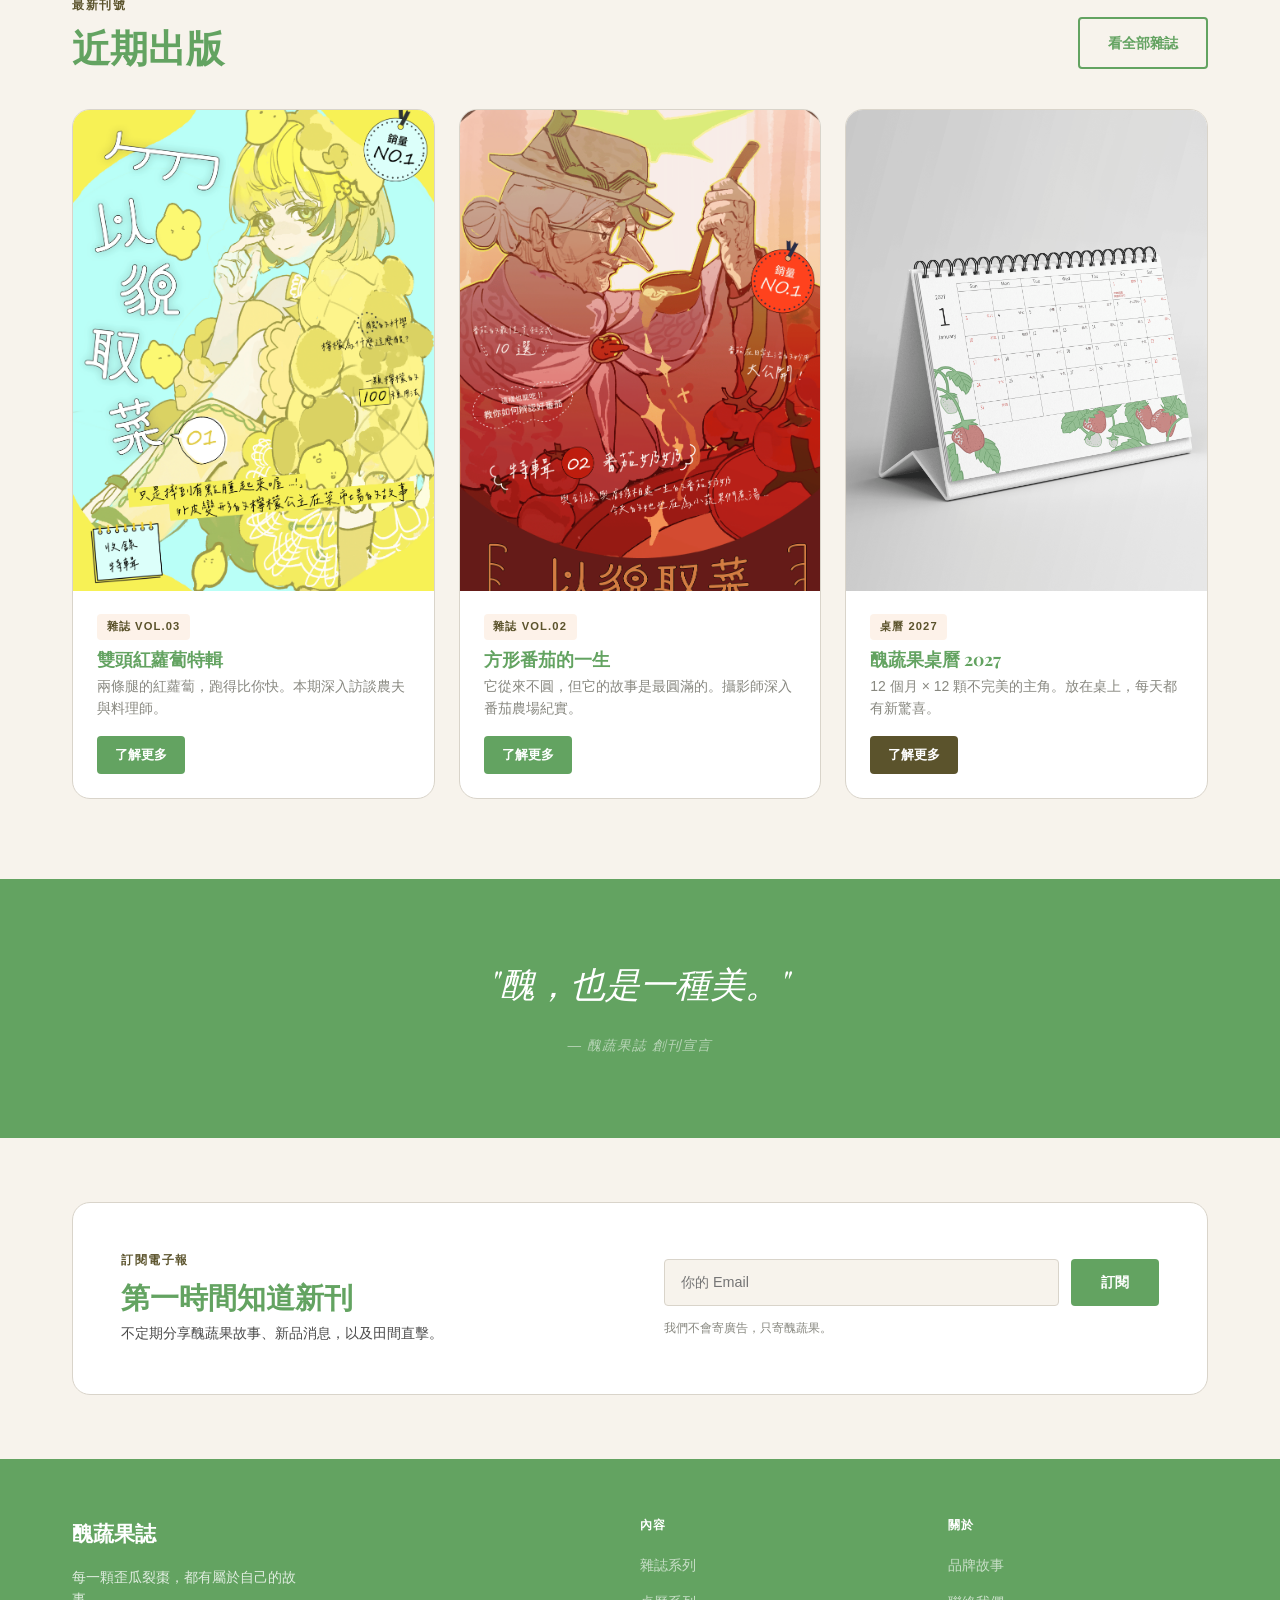
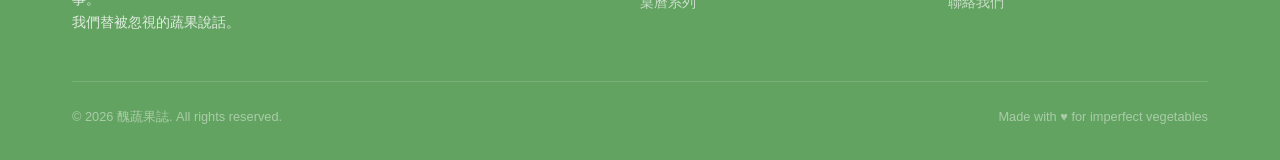
==== commit abc06259: "edit hero_img" ====
--- a/index.html
+++ b/index.html
@@ -20,19 +20,19 @@
       gap: 3rem;
       margin-top: 2.5rem;
       padding-top: 2.5rem;
-      border-top: 1.5px solid var(--border-color);
+      border-top: 1.5px solid rgba(255,255,255,0.28);
       flex-wrap: wrap;
     }
     .stat-item__num {
       font-family: var(--font-display);
       font-size: 2.2rem;
       font-weight: 700;
-      color: var(--primary-color);
+      color: var(--white);
       line-height: 1;
     }
     .stat-item__label {
       font-size: 0.8rem;
-      color: var(--text-muted);
+      color: rgba(255,255,255,0.72);
       margin-top: 0.2rem;
     }
     .marquee-strip {
@@ -174,10 +174,6 @@
             </div>
           </div>
 
-          <!-- Visual: stacked magazine covers placeholder -->
-          <div class="hero__visual">
-            <img class="hero__image" src="assets/hero_img.png" alt="醜蔬果誌主視覺圖片" />
-          </div>
         </div>
       </div>
     </section>
--- a/style.css
+++ b/style.css
@@ -28,9 +28,9 @@
 
 :root {
   /* Brand Colors — Placeholder palette */
-  --primary-color: #5B532C;      /* Deep forest green */
+  --primary-color: #63A361;      /* Deep forest green */
   --secondary-color: #FFC50F;    /* Vibrant sunflower yellow */
-  --accent-color: #63A361;       /* Earthy green */
+  --accent-color: #5B532C;       /* Earthy green */
   --accent-light: #FDE7B3;       /* Soft pastel yellow */
   --bg-color: #F7F3EC;           /* Warm off-white (like paper) */
   --bg-section: #EDE8DF;         /* Slightly darker section bg */
@@ -490,20 +490,27 @@
    Hero
    ============================================= */
 .hero {
-  min-height: calc(90vh - var(--nav-height));
-  display: flex;
-  align-items: center;
-  background-color: var(--bg-color);
+  min-height: calc(100vh - var(--nav-height));
+  display: flex;
+  align-items: center;
+  background-image:
+    linear-gradient(90deg, rgba(30, 30, 30, 0.78) 0%, rgba(30, 30, 30, 0.5) 48%, rgba(30, 30, 30, 0.16) 100%),
+    url("assets/hero_img.png");
+  background-position: center;
+  background-size: cover;
+  color: var(--white);
   overflow: hidden;
   position: relative;
 }
 
 .hero__inner {
-  display: grid;
-  grid-template-columns: 1fr 1fr;
-  gap: 4rem;
-  align-items: center;
-  padding: var(--gap-xl) 0;
+  display: block;
+  max-width: 680px;
+  padding: clamp(5rem, 10vw, 8rem) 0;
+}
+
+.hero__text {
+  max-width: 680px;
 }
 
 .hero__label {
@@ -511,7 +518,7 @@
   font-weight: 600;
   letter-spacing: 0.15em;
   text-transform: uppercase;
-  color: var(--accent-color);
+  color: var(--secondary-color);
   margin-bottom: 1.25rem;
   display: block;
 }
@@ -520,18 +527,18 @@
   font-family: var(--font-display);
   font-size: clamp(3rem, 6vw, 5rem);
   line-height: 1.05;
-  color: var(--primary-color);
+  color: var(--white);
   margin-bottom: 1.5rem;
 }
 
 .hero__title em {
   font-style: italic;
-  color: var(--accent-color);
+  color: var(--secondary-color);
 }
 
 .hero__desc {
   font-size: 1.1rem;
-  color: var(--text-mid);
+  color: rgba(255,255,255,0.88);
   max-width: 42ch;
   margin-bottom: 2rem;
   line-height: 1.75;
@@ -543,8 +550,28 @@
   flex-wrap: wrap;
 }
 
+.hero .btn--primary {
+  background-color: var(--white);
+  color: var(--primary-color);
+}
+
+.hero .btn--primary:hover {
+  background-color: var(--secondary-color);
+}
+
+.hero .btn--outline {
+  color: var(--white);
+  border-color: rgba(255,255,255,0.82);
+}
+
+.hero .btn--outline:hover {
+  background-color: var(--white);
+  color: var(--primary-color);
+  border-color: var(--white);
+}
+
 .hero__visual {
-  display: flex;
+  display: none;
   justify-content: center;
   align-items: center;
   position: relative;
@@ -771,6 +798,13 @@
     padding: 3rem 0;
   }
 
+  .hero {
+    min-height: calc(92vh - var(--nav-height));
+    background-image:
+      linear-gradient(180deg, rgba(30, 30, 30, 0.72) 0%, rgba(30, 30, 30, 0.58) 100%),
+      url("assets/hero_img.png");
+  }
+
   .hero__desc { margin: 0 auto 2rem; }
   .hero__actions { justify-content: center; }
 
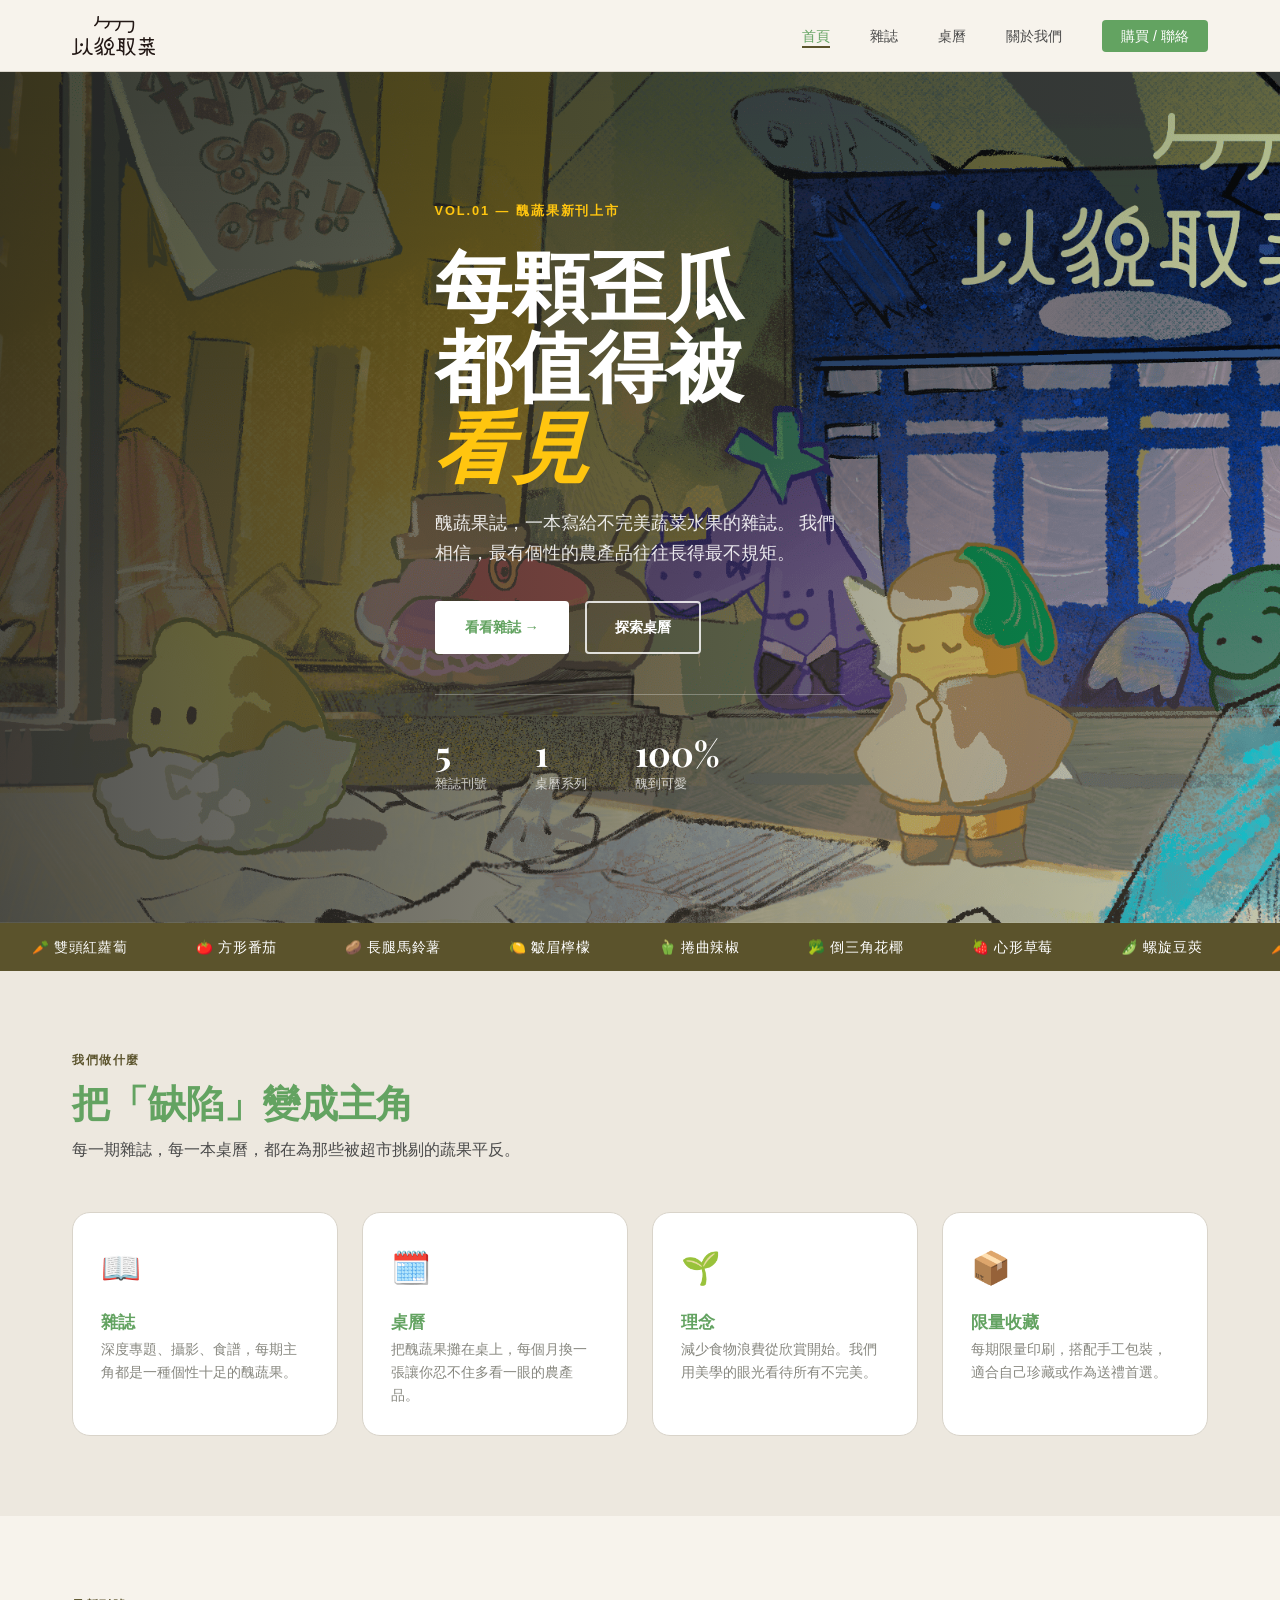
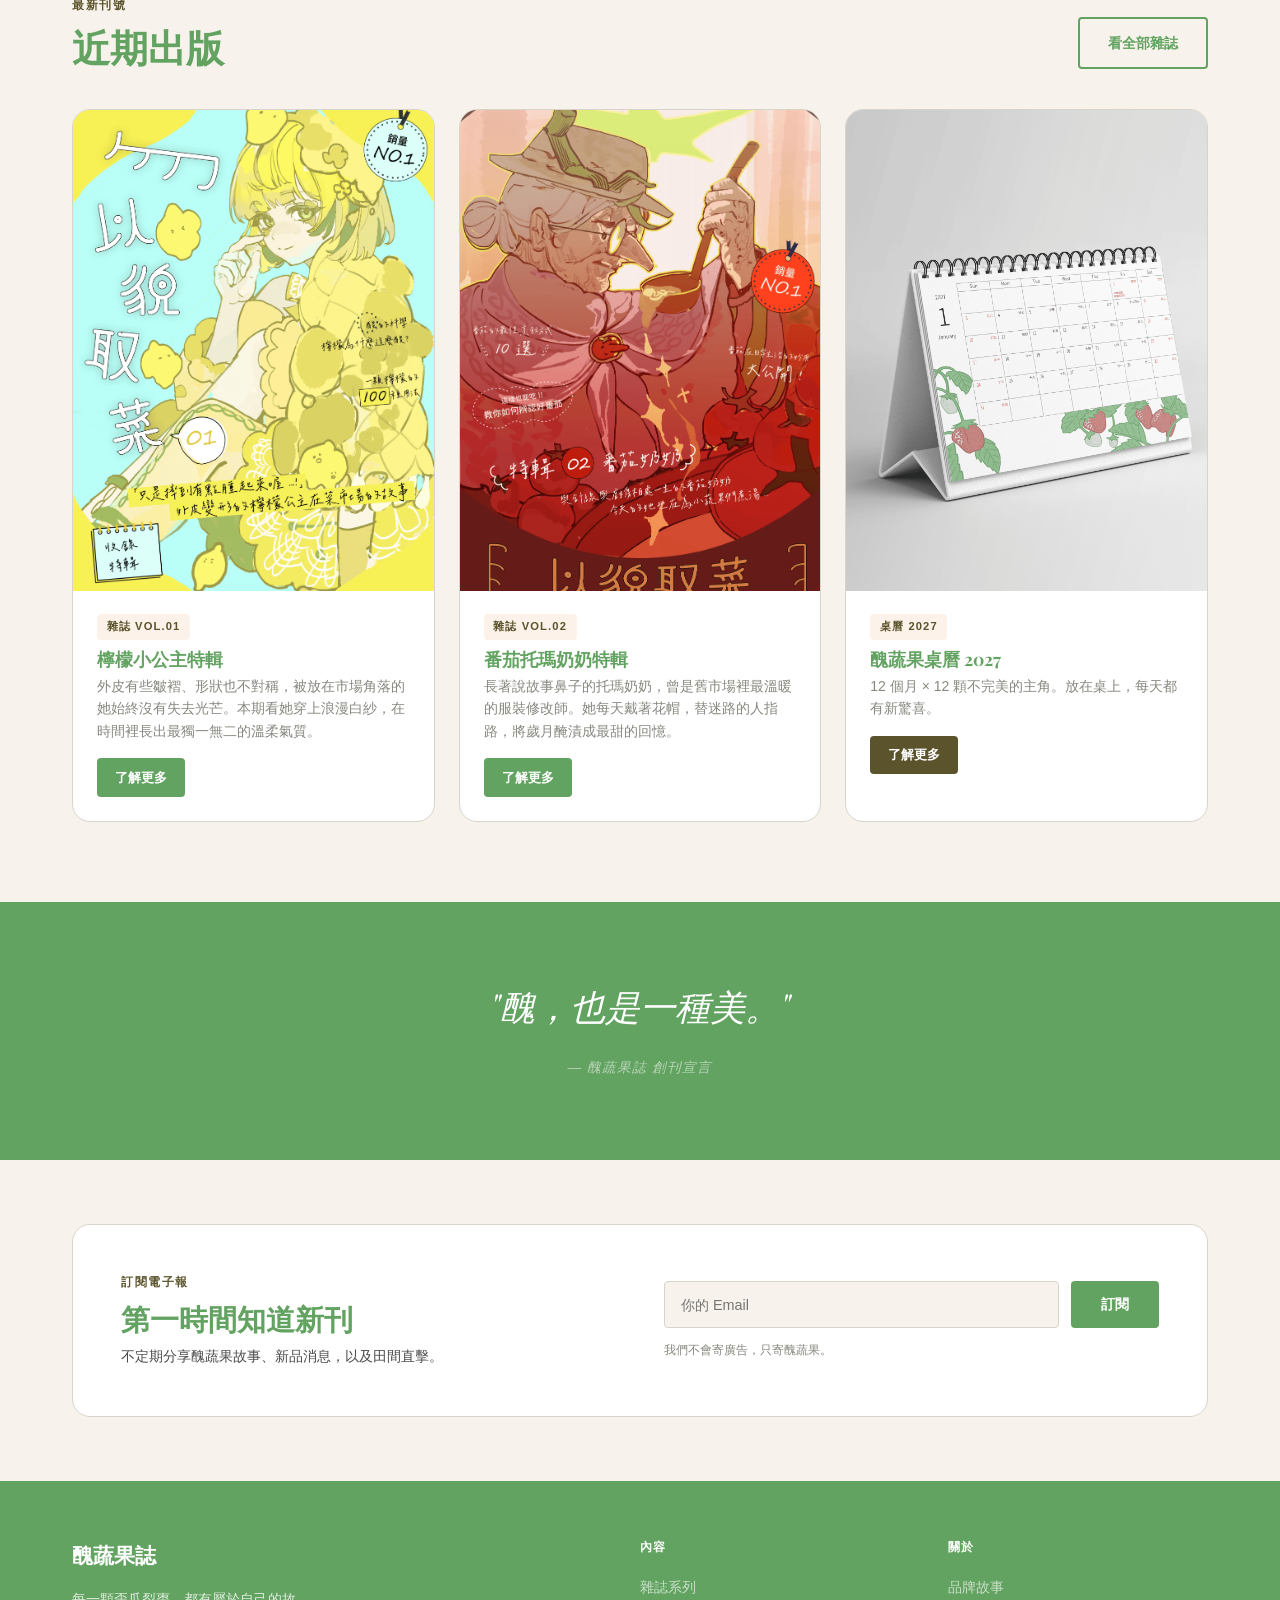
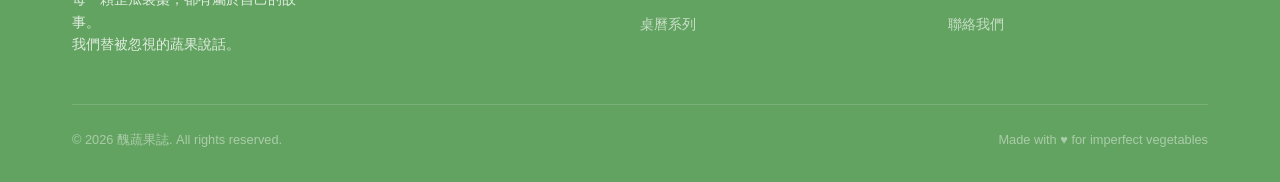
==== commit 749eb6ba: "edit magazine text" ====
--- a/index.html
+++ b/index.html
@@ -250,9 +250,9 @@
           <article class="card">
             <div class="card__image"><img src="assets/封面工作區域 1.png" alt="雜誌 Vol.03"></div>
             <div class="card__body">
-              <span class="card__tag">雜誌 Vol.03</span>
-              <h3 class="card__title">雙頭紅蘿蔔特輯</h3>
-              <p class="card__desc">兩條腿的紅蘿蔔，跑得比你快。本期深入訪談農夫與料理師。</p>
+              <span class="card__tag">雜誌 Vol.01</span>
+              <h3 class="card__title">檸檬小公主特輯</h3>
+              <p class="card__desc">外皮有些皺褶、形狀也不對稱，被放在市場角落的她始終沒有失去光芒。本期看她穿上浪漫白紗，在時間裡長出最獨一無二的溫柔氣質。</p>
               <div style="display:flex;align-items:center;justify-content:space-between;">
                 <a href="magazine.html" class="btn btn--primary" style="padding:.4rem 1rem;font-size:.8rem;">了解更多</a>
               </div>
@@ -264,8 +264,8 @@
             <div class="card__image"><img src="assets/封面工作區域 2.png" alt="雜誌 Vol.02"></div>
             <div class="card__body">
               <span class="card__tag">雜誌 Vol.02</span>
-              <h3 class="card__title">方形番茄的一生</h3>
-              <p class="card__desc">它從來不圓，但它的故事是最圓滿的。攝影師深入番茄農場紀實。</p>
+              <h3 class="card__title">番茄托瑪奶奶特輯</h3>
+              <p class="card__desc">長著說故事鼻子的托瑪奶奶，曾是舊市場裡最溫暖的服裝修改師。她每天戴著花帽，替迷路的人指路，將歲月醃漬成最甜的回憶。</p>
               <div style="display:flex;align-items:center;justify-content:space-between;">
                 <a href="magazine.html" class="btn btn--primary" style="padding:.4rem 1rem;font-size:.8rem;">了解更多</a>
               </div>
